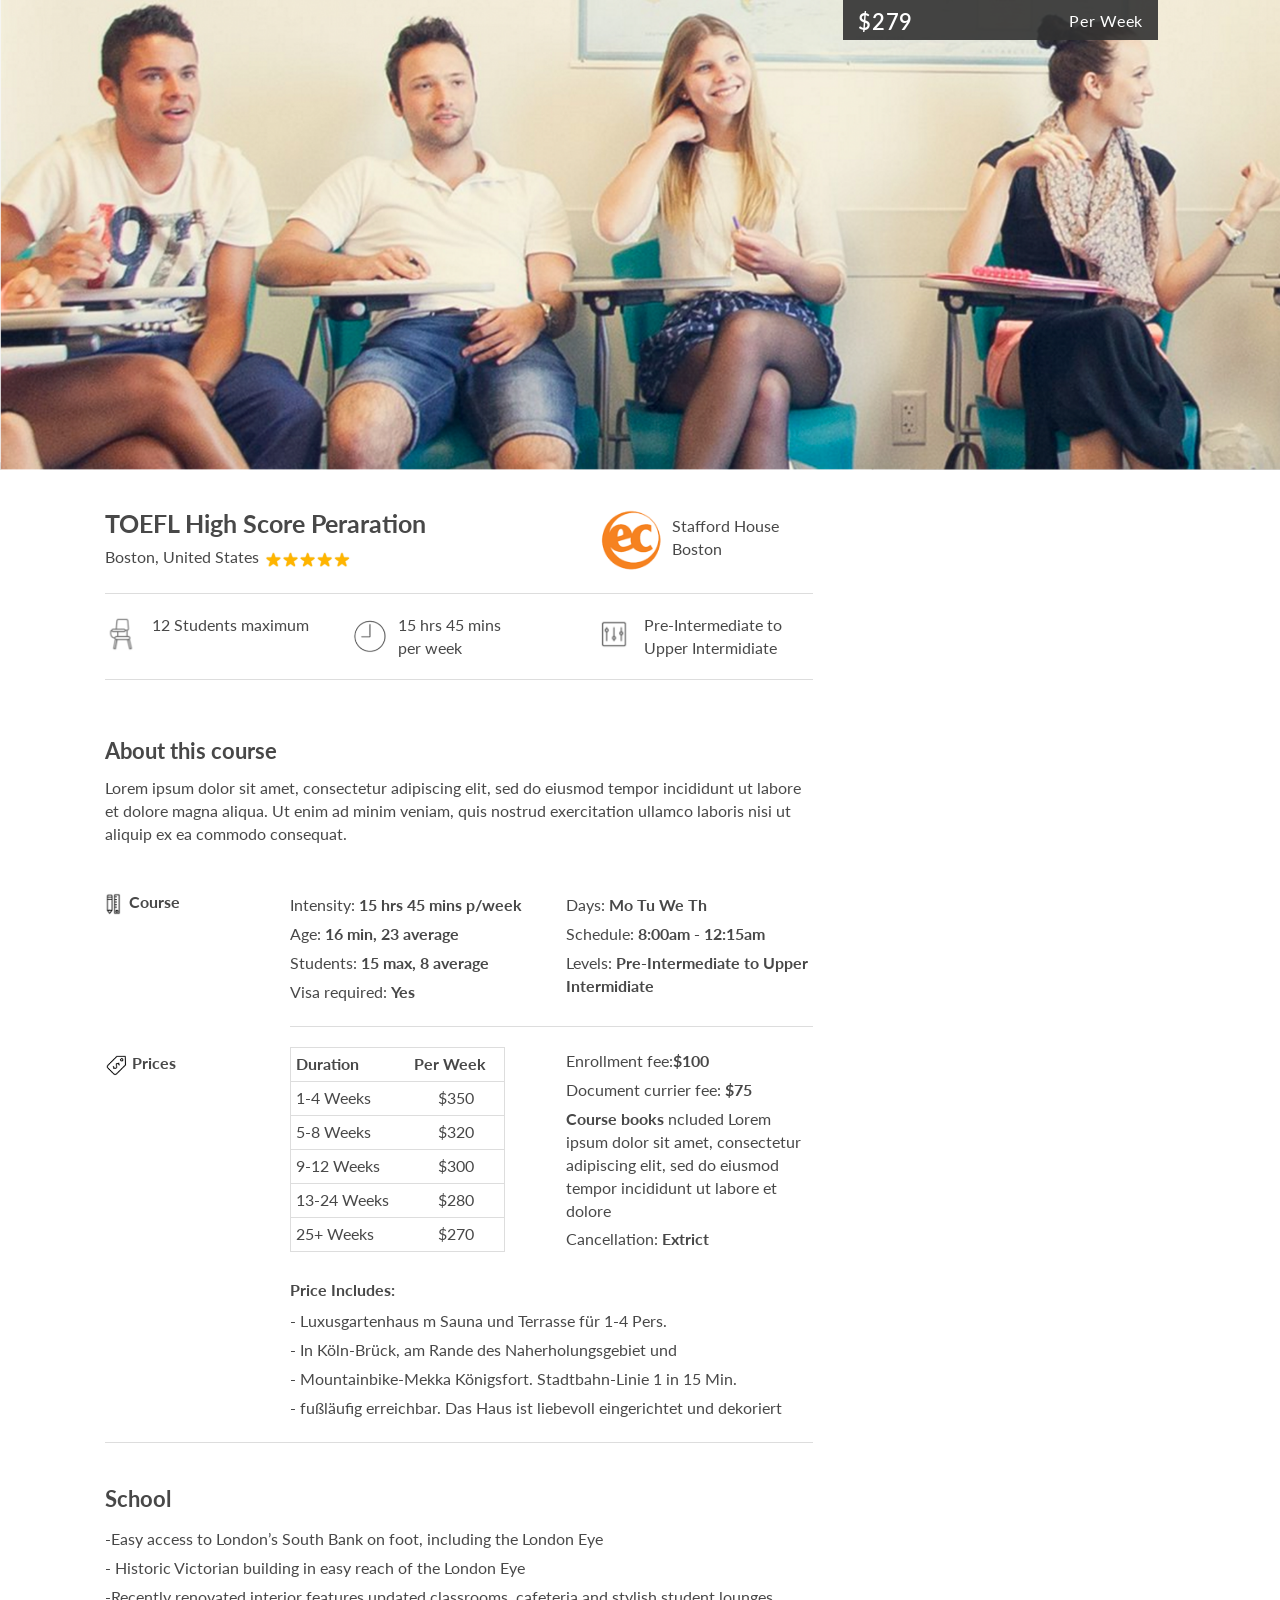
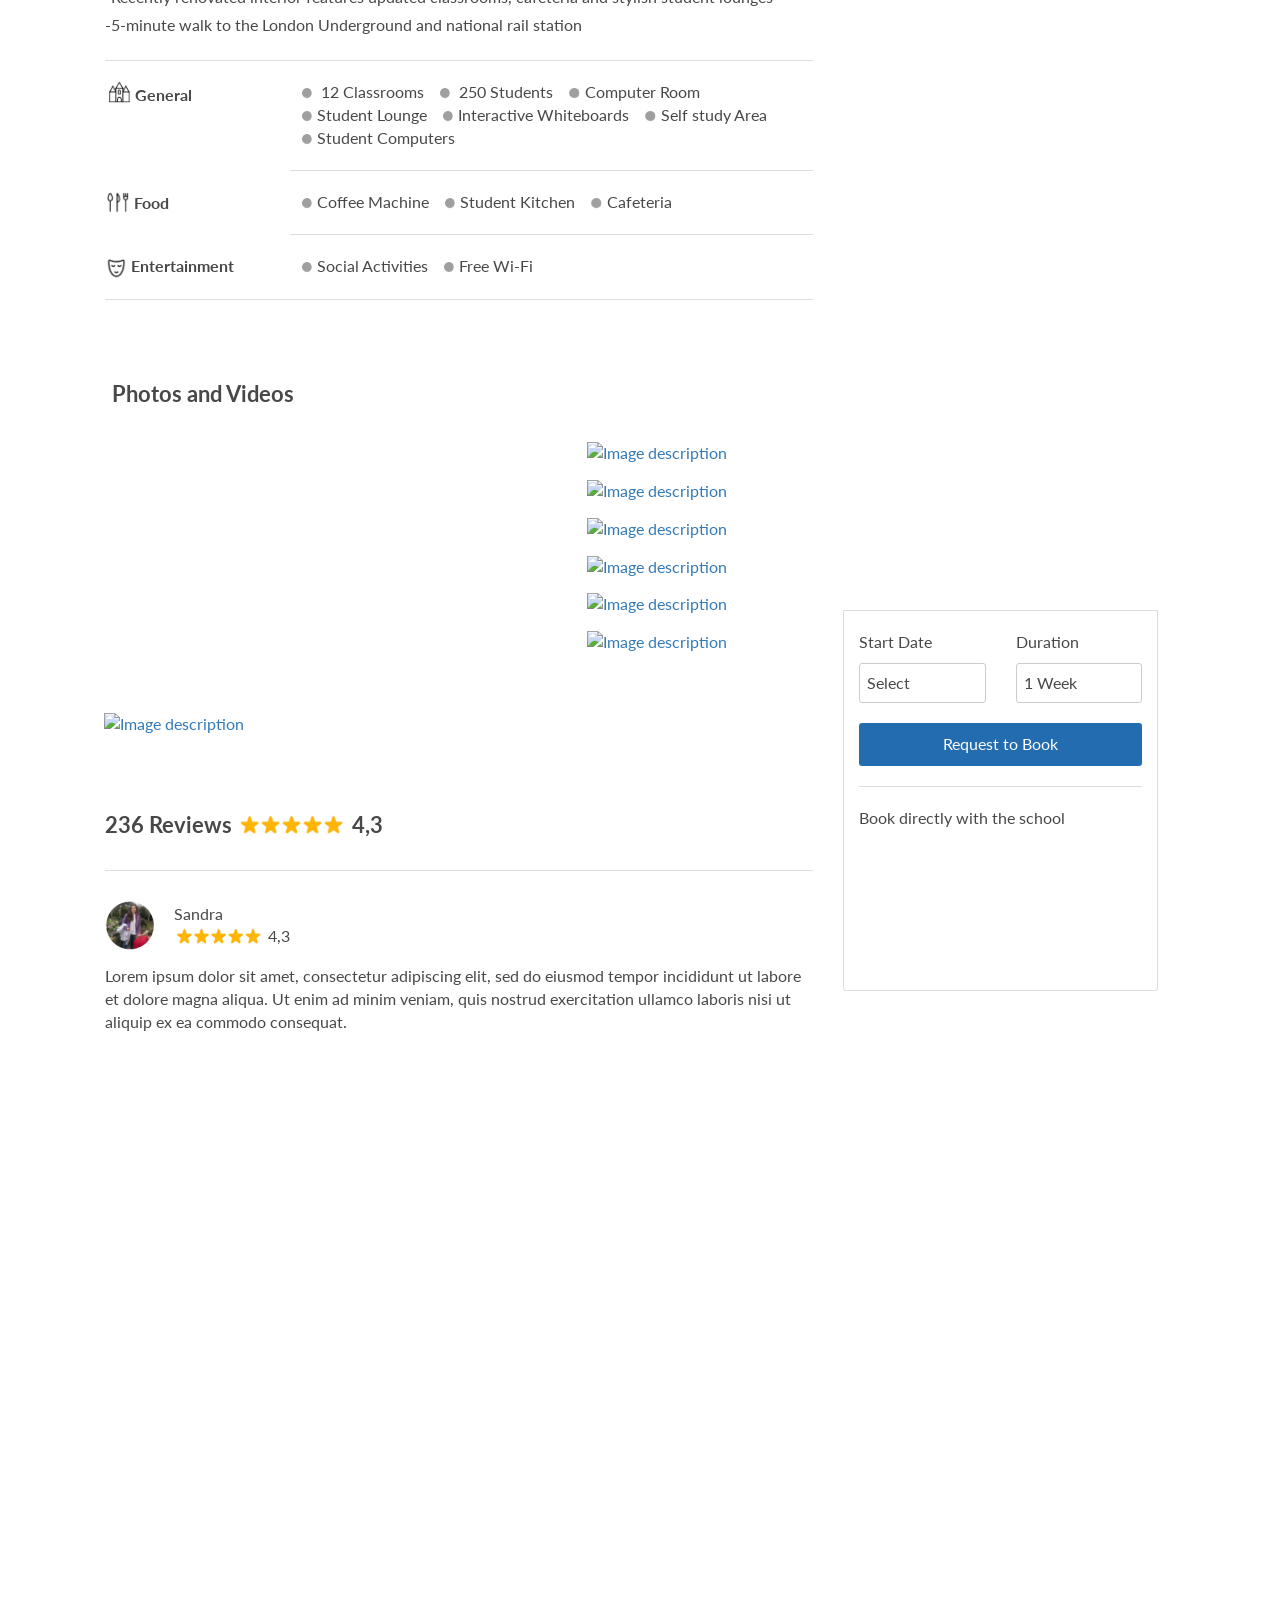
==== index.html @ e488ecc8 "index" ====
<!DOCTYPE html>
<html>
<!--[if lt IE 9]>
    <script src="//cdnjs.cloudflare.com/ajax/libs/html5shiv/3.7.2/html5shiv.min.js"></script>
<![endif]-->
<meta name="viewport" content="width=device-width, initial-scale=1.0">

<head>
    <link rel="stylesheet" type="text/css" href="css/normalize.css">
    <link rel="stylesheet" type="text/css" href="css/grid-min.css">
    <link href="https://fonts.googleapis.com/css?family=Lato:400,700,900" rel="stylesheet">
    <link rel="stylesheet" href="photoswipe/photoswipe.css">
    <link rel="stylesheet" href="photoswipe/default-skin/default-skin.css">
    <link rel="stylesheet" type="text/css" href="css/custom.css">
    <title>TOEFL High Score Peraration</title>
</head>

<body class="gray">
    <nav id="program-nav">
        <div class="container">
            <div class="row">
                <div class="col-md-8">
                    <ul class="nav-buttons">
                        <li class="nav-item active">Course</li>
                        <li class="nav-item">School</li>
                        <li class="nav-item">Photos & Videos</li>
                        <li class="nav-item">Reviews</li>
                        <li class="nav-item">Location</li>
                    </ul>
                </div>
            </div>
        </div>
    </nav>
    <div class="container-fluid">
        <div class="row">
            <div class="cover">
                <img src="media/cover.png">
            </div>
        </div>
        <div class=" container">
            <!-- ========= HEADER ========= -->
            <div class="row">
                <div class="col-md-8 main-col ">
                    <div class="panel">
                        <div class="row">
                            <!-- ==TITLE== -->
                            <div class="col-md-8">
                                <h1>TOEFL High Score Peraration</h1>
                                <div>Boston, United States <img src="media/stars.png" style="width: 90px;"></div>
                            </div>
                            <!-- ==LOGO== -->
                            <div class="col-md-4">
                                <div class="logo">
                                    <img src="media/logo.png">
                                    <p>Stafford House Boston</p>
                                </div>
                            </div>
                        </div>
                        <hr>
                        <div class="row">
                            <!-- ==DOODLES== -->
                            <div class="col-xs-1 doodle text-center">
                                <img src="media/capacity.png" style="height: 40px">
                            </div>
                            <div class="col-xs-3 doodle-text">
                                <div>12 Students maximum</div>
                            </div>
                            <div class="col-xs-1 doodle">
                                <img src="media/time.png" style="height: 40px">
                            </div>
                            <div class="col-xs-3 doodle-text time-doodle">
                                <div>15 hrs 45 mins per week</div>
                            </div>
                            <div class="col-xs-1 doodle">
                                <img src="media/level.png" style="height: 40px">
                            </div>
                            <div class="col-xs-3 doodle-text">
                                <div>Pre-Intermediate to Upper Intermidiate</div>
                            </div>
                        </div>
                        <hr>
                    </div>
                </div>

                <!--  ====Book it container ===== -->
                <div class="col-md-4">
                    <div class="book-menu">
                        
                        <div class="price-container">
                            <div class="row">
                                <div class="col-md-12">
                                    <div class="price-num">$279</div>
                                    <div class="per-week"> Per Week </div>
                                </div>
                            </div>
                        </div>
                   
                    <div class="panel book-it" id="book-it">
                        <div class="row">
                            <div class="col-xs-6">
                                <label class="lab"> Start Date</label>
                                <div class="drop">
                                    <select>
                                        <option value="volvo" selected="selected" disabled="disabled">Select</option>
                                        <option value="volvo">1 Jan 2017</option>
                                        <option value="saab">7 Jan 2017</option>
                                        <option value="mercedes">14 Jan 2017</option>
                                        <option value="audi">21 Jan 2017</option>
                                    </select>
                                </div>
                            </div>
                            <div class="col-xs-6">
                                <label class="lab"> Duration</label>
                                <div class="drop">
                                    <select>
                                        <option value="volvo">1 Week</option>
                                        <option value="saab">2 Weeks</option>
                                        <option value="mercedes">3 Weeks</option>
                                        <option value="audi">4 Weeks</option>
                                    </select>
                                </div>
                            </div>
                        </div>
                        <div class="row">
                            <div class="col-md-12">
                                <button class="primary-btn full-btn">Request to Book</button>
                            </div>
                        </div>
                        <hr>
                        <div class="row">
                            <div class="col-md-12">
                                Book directly with the school
                                <br>
                                <br>
                                <br>
                                <br>
                                <br>
                                <br>
                                <br>
                                <br>
                            </div>
                        </div>
                    </div>
                </div>
            </div>
            <div class="col-md-8 main-col">
                <div class="panel">
                    <div class="row">
                        <div class="col-md-12">
                            <h3>About this course</h3> Lorem ipsum dolor sit amet, consectetur adipiscing elit, sed do eiusmod tempor incididunt ut labore et dolore magna aliqua. Ut enim ad minim veniam, quis nostrud exercitation ullamco laboris nisi ut aliquip ex ea commodo consequat.
                            <!-- <hr> -->
                            <br>
                            <br><br>
                        </div>
                        <div class="col-md-3">
                            <img src="media/course.png" style="height: 22px; padding-right: 3px;">
                            <strong>Course</strong>
                        </div>
                        <div class="col-md-9">
                            <div class="row">
                                <div class="col-md-6">
                                    <div class="item">Intensity: <strong> 15 hrs 45 mins p/week </strong></div>
                                    <div class="item">Age: <strong>16 min, 23 average </strong></div>
                                    <div class="item">Students: <strong>15 max, 8 average </strong></div>
                                    <div class="item">Visa required: <strong>Yes </strong></div>
                                </div>
                                <div class="col-md-6">
                                    <div class="item">Days:<strong> Mo Tu We Th </strong></div>
                                    <div class="item">Schedule:<strong> 8:00am - 12:15am</strong> </div>
                                    <div class="item">Levels: <strong> Pre-Intermediate to Upper Intermidiate</strong></div>
                                </div>
                            </div>
                        </div>
                    </div>
                    
                    <div class="row">
                        <div class="col-md-3">
                        <br>
                        <br>
                            <img src="media/price.png" style="height: 22px;"> <strong>Prices</strong>
                        </div>
                        <div class="col-md-9">
                        <hr>
                            <div class="row">
                                <div class="col-md-6">
                                    <table class="price-table">
                                        <tr>
                                            <th>Duration</th>
                                            <th>Per Week</th>
                                        </tr>
                                        <tr>
                                            <td>1-4 Weeks</td>
                                            <td>$350</td>
                                        </tr>
                                        <tr>
                                            <td>5-8 Weeks</td>
                                            <td>$320</td>
                                        </tr>
                                        <tr>
                                            <td>9-12 Weeks</td>
                                            <td>$300</td>
                                        </tr>
                                        <tr>
                                            <td>13-24 Weeks</td>
                                            <td>$280</td>
                                        </tr>
                                        <tr>
                                            <td>25+ Weeks</td>
                                            <td>$270</td>
                                        </tr>
                                    </table>
                                </div>
                                <div class="col-md-6">
                                    <div class="item">Enrollment fee:<strong>$100</strong></div>
                                    <div class="item">Document currier fee: <strong>$75</strong></div>
                                    <div class="item"><strong>Course books </strong> ncluded Lorem ipsum dolor sit amet, consectetur adipiscing elit, sed do eiusmod tempor incididunt ut labore et dolore </div>
                                    <div class="item">Cancellation: <strong>Extrict</strong></div>
                                </div>
                            </div>
                        </div>
                    </div>
                    <div class="row">
                        <div class="col-md-9 col-md-offset-3">
                            <h4>Price Includes:</h4>
                            <div class="item">- Luxusgartenhaus m Sauna und Terrasse für 1-4 Pers.</div>
                            <div class="item">- In Köln-Brück, am Rande des Naherholungsgebiet und </div>
                            <div class="item">- Mountainbike-Mekka Königsfort. Stadtbahn-Linie 1 in 15 Min. </div>
                            <div class="item">- fußläufig erreichbar. Das Haus ist liebevoll eingerichtet und dekoriert</div>
                        </div>
                    </div>
                    <hr>
                </div>
                <!--  ============ School ============= -->
                <div class="panel">
                    <div class="row">
                        <div class="col-md-12">
                            <h3>School</h3>
                            <div class="item">-Easy access to London’s South Bank on foot, including the London Eye </div>
                            <div class="item">- Historic Victorian building in easy reach of the London Eye</div>
                            <div class="item">-Recently renovated interior features updated classrooms, cafeteria and stylish student lounges</div>
                            <div class="item">-5-minute walk to the London Underground and national rail station</div>
                        </div>
                    </div>
                    <hr>
                    <div class="row">
                        <div class="col-md-3">
                            <img src="media/general.png" style="height: 32px; padding-bottom: 10px; padding-right: 2px;"><strong>General</strong>
                        </div>
                        <div class="col-md-9">
                            <img src="media/dot.png" style="height: 20px; padding-left: 10px;"> 12 Classrooms
                            <img src="media/dot.png" style="height: 20px; padding-left: 10px;"> 250 Students
                            <img src="media/dot.png" style="height: 20px; padding-left: 10px;">Computer Room
                            <br>
                            <img src="media/dot.png" style="height: 20px; padding-left: 10px;">Student Lounge
                            <img src="media/dot.png" style="height: 20px; padding-left: 10px;">Interactive Whiteboards
                            <img src="media/dot.png" style="height: 20px; padding-left: 10px;">Self study Area
                            <br>
                            <img src="media/dot.png" style="height: 20px; padding-left: 10px;">Student Computers
                        <hr>
                        </div>

                    </div>
                    
                    <div class="row">
                        <div class="col-md-3">
                            <img src="media/food.png" style="height: 27px; padding-bottom: 5px; padding-right: 3px;"><strong>Food</strong>
                        </div>
                        <div class="col-md-9">
                            <img src="media/dot.png" style="height: 20px; padding-left: 10px;">Coffee Machine
                            <img src="media/dot.png" style="height: 20px; padding-left: 10px;">Student Kitchen
                            <img src="media/dot.png" style="height: 20px; padding-left: 10px;">Cafeteria
                          <hr>
                        </div>
                    </div>
                   
                    <div class="row">
                        <div class="col-md-3">
                            <img src="media/entertainment.png" style="height: 22px; padding-right: 3px;"><strong>Entertainment</strong>
                        </div>
                        <div class="col-md-9">
                            <img src="media/dot.png" style="height: 20px; padding-left: 10px;">Social Activities
                            <img src="media/dot.png" style="height: 20px; padding-left: 10px;">Free Wi-Fi
                        </div>
                     
                    </div>
                    <hr>
                    <br>

                </div>
                   
                <!-- ==================PHOTOS AND VIDEOS ======================-->
                <div class="panel photos-videos ">
                    <div class="row">
                        <div class="col-md-12">
                            <h3>Photos and Videos</h3>
                        </div>
                    </div>
                    <div class="row">
                        <div class="col-md-8 video">
                            <iframe width="466" height="268" src="https://www.youtube.com/embed/g50g6xPpsMk" frameborder="0" allowfullscreen></iframe>
                        </div>
                        <div class="my-gallery" itemscope itemtype="http://schema.org/ImageGallery">
                            <figure class="col-md-4" itemprop="associatedMedia" itemscope itemtype="http://schema.org/ImageObject">
                                <a href="https://farm3.staticflickr.com/2567/5697107145_a4c2eaa0cd_o.jpg" itemprop="contentUrl" data-size="1024x1024">
                                    <img class="side-pic" src="https://farm3.staticflickr.com/2567/5697107145_3c27ff3cd1_m.jpg" itemprop="thumbnail" alt="Image description" />
                                </a>
                                <figcaption itemprop="caption description">Image caption 1</figcaption>
                            </figure>
                            <figure class="col-md-4" itemprop="associatedMedia" itemscope itemtype="http://schema.org/ImageObject">
                                <a href="https://farm2.staticflickr.com/1043/5186867718_06b2e9e551_b.jpg" itemprop="contentUrl" data-size="964x1024">
                                    <img class="side-pic" src="https://farm2.staticflickr.com/1043/5186867718_06b2e9e551_m.jpg" itemprop="thumbnail" alt="Image description" />
                                </a>
                                <figcaption itemprop="caption description">Image caption 2</figcaption>
                            </figure>
                            <figure class="col-md-4" itemprop="associatedMedia" itemscope itemtype="http://schema.org/ImageObject">
                                <a href="https://farm7.staticflickr.com/6175/6176698785_7dee72237e_b.jpg" itemprop="contentUrl" data-size="1024x683">
                                    <img src="https://farm7.staticflickr.com/6175/6176698785_7dee72237e_m.jpg" itemprop="thumbnail" alt="Image description" />
                                </a>
                                <figcaption itemprop="caption description">Image caption 3</figcaption>
                            </figure>
                            <figure class="col-md-4" itemprop="associatedMedia" itemscope itemtype="http://schema.org/ImageObject">
                                <a href="https://farm6.staticflickr.com/5023/5578283926_822e5e5791_b.jpg" itemprop="contentUrl" data-size="1024x768">
                                    <img src="https://farm6.staticflickr.com/5023/5578283926_822e5e5791_m.jpg" itemprop="thumbnail" alt="Image description" />
                                </a>
                                <figcaption itemprop="caption description">Image caption 4</figcaption>
                            </figure>
                            <figure class="col-md-4" itemprop="associatedMedia" itemscope itemtype="http://schema.org/ImageObject">
                                <a href="https://farm6.staticflickr.com/5023/5578283926_822e5e5791_b.jpg" itemprop="contentUrl" data-size="1024x768">
                                    <img src="https://farm6.staticflickr.com/5023/5578283926_822e5e5791_m.jpg" itemprop="thumbnail" alt="Image description" />
                                </a>
                                <figcaption itemprop="caption description">Image caption 4</figcaption>
                            </figure>
                            <figure class="col-md-4" itemprop="associatedMedia" itemscope itemtype="http://schema.org/ImageObject">
                                <a href="https://farm6.staticflickr.com/5023/5578283926_822e5e5791_b.jpg" itemprop="contentUrl" data-size="1024x768">
                                    <img src="https://farm6.staticflickr.com/5023/5578283926_822e5e5791_m.jpg" itemprop="thumbnail" alt="Image description" />
                                </a>
                                <figcaption itemprop="caption description">Image caption 4</figcaption>
                            </figure>
                            <figure class="col-md-8" itemprop="associatedMedia" itemscope itemtype="http://schema.org/ImageObject">
                                <a href="https://farm6.staticflickr.com/5023/5578283926_822e5e5791_b.jpg" itemprop="contentUrl" data-size="1024x768">
                                    <img src="https://farm6.staticflickr.com/5023/5578283926_822e5e5791_m.jpg" itemprop="thumbnail" alt="Image description" />
                                </a>
                                <figcaption itemprop="caption description">Image caption 4</figcaption>
                            </figure>
                        </div>
                    </div>
                    <!-- Root element of PhotoSwipe. Must have class pswp. -->
                    <div class="pswp" tabindex="-1" role="dialog" aria-hidden="true">
                        <!-- Background of PhotoSwipe. 
                             It's a separate element, as animating opacity is faster than rgba(). -->
                        <div class="pswp__bg"></div>
                        <!-- Slides wrapper with overflow:hidden. -->
                        <div class="pswp__scroll-wrap">
                            <!-- Container that holds slides. PhotoSwipe keeps only 3 slides in DOM to save memory. -->
                            <!-- don't modify these 3 pswp__item elements, data is added later on. -->
                            <div class="pswp__container">
                                <div class="pswp__item"></div>
                                <div class="pswp__item"></div>
                                <div class="pswp__item"></div>
                            </div>
                            <!-- Default (PhotoSwipeUI_Default) interface on top of sliding area. Can be changed. -->
                            <div class="pswp__ui pswp__ui--hidden">
                                <div class="pswp__top-bar">
                                    <!--  Controls are self-explanatory. Order can be changed. -->
                                    <div class="pswp__counter"></div>
                                    <button class="pswp__button pswp__button--close" title="Close (Esc)"></button>
                                    <button class="pswp__button pswp__button--share" title="Share"></button>
                                    <button class="pswp__button pswp__button--fs" title="Toggle fullscreen"></button>
                                    <button class="pswp__button pswp__button--zoom" title="Zoom in/out"></button>
                                    <!-- Preloader demo http://codepen.io/dimsemenov/pen/yyBWoR -->
                                    <!-- element will get class pswp__preloader--active when preloader is running -->
                                    <div class="pswp__preloader">
                                        <div class="pswp__preloader__icn">
                                            <div class="pswp__preloader__cut">
                                                <div class="pswp__preloader__donut"></div>
                                            </div>
                                        </div>
                                    </div>
                                </div>
                                <div class="pswp__share-modal pswp__share-modal--hidden pswp__single-tap">
                                    <div class="pswp__share-tooltip"></div>
                                </div>
                                <button class="pswp__button pswp__button--arrow--left" title="Previous (arrow left)">
                                </button>
                                <button class="pswp__button pswp__button--arrow--right" title="Next (arrow right)">
                                </button>
                                <div class="pswp__caption">
                                    <div class="pswp__caption__center"></div>
                                </div>
                            </div>
                        </div>
                    </div>
                </div>
                <br>
                <!-- ============END ... PHOTOS AND VIDEOS ========-->
                <!--  ============ REVIEWS ============= -->
                <div class="panel" id="reviews">
                    <div class="row">
                        <div class="col-md-12">
                            <h3>236 Reviews <img src="media/stars.png"  style="width: 110px; padding-bottom: 5px;"> 4,3</h3>
                        </div>
                    </div>
                    <hr>
                    <div class="row">
                        <div class="col-md-12 person">
                            <div class="profile-pic">
                                <img src="media/profile.png">
                            </div>
                            <div class="name-rating">
                                <span>Sandra</span>
                                <img src="media/stars.png" style="width: 90px; padding-bottom: 5px;"> 4,3
                            </div>
                        </div>
                        <div class="col-md-12">
                            Lorem ipsum dolor sit amet, consectetur adipiscing elit, sed do eiusmod tempor incididunt ut labore et dolore magna aliqua. Ut enim ad minim veniam, quis nostrud exercitation ullamco laboris nisi ut aliquip ex ea commodo consequat.
                        </div>
                    </div>
                </div>
            </div>
            <br>
            <br>
            <br>
            <br>
            <br>
            <br>
            <br>
            <br>
            <br>
            <br>
        </div>
        <div id="map"></div>
    </div>
</body>
    <script src="https://ajax.googleapis.com/ajax/libs/jquery/2.2.4/jquery.min.js"></script>
<script src="photoswipe/photoswipe.min.js"></script>
<script src="photoswipe/photoswipe-ui-default.min.js"></script>
<script type="text/javascript">
$(document).ready(function() {
    fixmeTop = $('.cover').outerHeight(true) - 42; // get initial position of the element
    fixmeBottom = $('#reviews').offset().top + $('#reviews').outerHeight(true) - $('.book-menu').outerHeight(true) - 54;
    lastPosition =   fixmeBottom  - $('.cover').outerHeight(true) + 36 ;
}); 

$(window).load(function() {
    fixmeTop = $('.cover').outerHeight(true) - 42; // get initial position of the element
    fixmeBottom = $('#reviews').offset().top + $('#reviews').outerHeight(true) - $('.book-menu').outerHeight(true) - 54;
    lastPosition =   fixmeBottom  - $('.cover').outerHeight(true) + 36 ;
}); 

$(window).scroll(function() { // assign scroll event listener
    var currentScroll = $(window).scrollTop(); // get current position
    if (currentScroll < fixmeTop) { // apply position: static
        $('.book-menu').css({ // if you scroll above it
            position: 'absolute',
            display: 'inline-block',
            'margin-top': '-41px'
        });
             $('#program-nav').css({ // scroll to that element or below it
            opacity: '0',

        });

    }
    if (currentScroll >= fixmeTop && currentScroll <= fixmeBottom) { // apply position: fixed if you
        $('.book-menu').css({ // scroll to that element or below it
            position: 'fixed',
            'margin-top': '0px',
            top: '0',
            'z-index': '2',
        });
            $('.price-container').css({ // scroll to that element or below it
            position: 'relative',
            top: '0',
            'z-index': '3',
        });
             $('#program-nav').css({ // scroll to that element or below it
            opacity: '1',

        });

    }
    if (currentScroll > fixmeBottom) { // apply position: static
        $('.book-menu').css({ // if you scroll above it
            position: 'absolute',
            'margin-top': '0',
            'top': lastPosition,
        });
        $('.price-container').css({ // scroll to that element or below it
            position: 'fixed',
            top: '0',
            'z-index': '3',
        });
    }
});
</script>
<!-- =====PHOTOSWIPE CONSTRUCTOR===== -->
<script type="text/javascript">
var initPhotoSwipeFromDOM = function(gallerySelector) {

    // parse slide data (url, title, size ...) from DOM elements 
    // (children of gallerySelector)
    var parseThumbnailElements = function(el) {
        var thumbElements = el.childNodes,
            numNodes = thumbElements.length,
            items = [],
            figureEl,
            linkEl,
            size,
            item;

        for (var i = 0; i < numNodes; i++) {

            figureEl = thumbElements[i]; // <figure> element

            // include only element nodes 
            if (figureEl.nodeType !== 1) {
                continue;
            }

            linkEl = figureEl.children[0]; // <a> element

            size = linkEl.getAttribute('data-size').split('x');

            // create slide object
            item = {
                src: linkEl.getAttribute('href'),
                w: parseInt(size[0], 10),
                h: parseInt(size[1], 10)
            };



            if (figureEl.children.length > 1) {
                // <figcaption> content
                item.title = figureEl.children[1].innerHTML;
            }

            if (linkEl.children.length > 0) {
                // <img> thumbnail element, retrieving thumbnail url
                item.msrc = linkEl.children[0].getAttribute('src');
            }

            item.el = figureEl; // save link to element for getThumbBoundsFn
            items.push(item);
        }

        return items;
    };

    // find nearest parent element
    var closest = function closest(el, fn) {
        return el && (fn(el) ? el : closest(el.parentNode, fn));
    };

    // triggers when user clicks on thumbnail
    var onThumbnailsClick = function(e) {
        e = e || window.event;
        e.preventDefault ? e.preventDefault() : e.returnValue = false;

        var eTarget = e.target || e.srcElement;

        // find root element of slide
        var clickedListItem = closest(eTarget, function(el) {
            return (el.tagName && el.tagName.toUpperCase() === 'FIGURE');
        });

        if (!clickedListItem) {
            return;
        }

        // find index of clicked item by looping through all child nodes
        // alternatively, you may define index via data- attribute
        var clickedGallery = clickedListItem.parentNode,
            childNodes = clickedListItem.parentNode.childNodes,
            numChildNodes = childNodes.length,
            nodeIndex = 0,
            index;

        for (var i = 0; i < numChildNodes; i++) {
            if (childNodes[i].nodeType !== 1) {
                continue;
            }

            if (childNodes[i] === clickedListItem) {
                index = nodeIndex;
                break;
            }
            nodeIndex++;
        }



        if (index >= 0) {
            // open PhotoSwipe if valid index found
            openPhotoSwipe(index, clickedGallery);
        }
        return false;
    };

    // parse picture index and gallery index from URL (#&pid=1&gid=2)
    var photoswipeParseHash = function() {
        var hash = window.location.hash.substring(1),
            params = {};

        if (hash.length < 5) {
            return params;
        }

        var vars = hash.split('&');
        for (var i = 0; i < vars.length; i++) {
            if (!vars[i]) {
                continue;
            }
            var pair = vars[i].split('=');
            if (pair.length < 2) {
                continue;
            }
            params[pair[0]] = pair[1];
        }

        if (params.gid) {
            params.gid = parseInt(params.gid, 10);
        }

        return params;
    };

    var openPhotoSwipe = function(index, galleryElement, disableAnimation, fromURL) {
        var pswpElement = document.querySelectorAll('.pswp')[0],
            gallery,
            options,
            items;

        items = parseThumbnailElements(galleryElement);

        // define options (if needed)
        options = {

            // define gallery index (for URL)
            galleryUID: galleryElement.getAttribute('data-pswp-uid'),

            getThumbBoundsFn: function(index) {
                // See Options -> getThumbBoundsFn section of documentation for more info
                var thumbnail = items[index].el.getElementsByTagName('img')[0], // find thumbnail
                    pageYScroll = window.pageYOffset || document.documentElement.scrollTop,
                    rect = thumbnail.getBoundingClientRect();

                return {
                    x: rect.left,
                    y: rect.top + pageYScroll,
                    w: rect.width
                };
            }

        };

        // PhotoSwipe opened from URL
        if (fromURL) {
            if (options.galleryPIDs) {
                // parse real index when custom PIDs are used 
                // http://photoswipe.com/documentation/faq.html#custom-pid-in-url
                for (var j = 0; j < items.length; j++) {
                    if (items[j].pid == index) {
                        options.index = j;
                        break;
                    }
                }
            } else {
                // in URL indexes start from 1
                options.index = parseInt(index, 10) - 1;
            }
        } else {
            options.index = parseInt(index, 10);
        }

        // exit if index not found
        if (isNaN(options.index)) {
            return;
        }

        if (disableAnimation) {
            options.showAnimationDuration = 0;
        }

        // Pass data to PhotoSwipe and initialize it
        gallery = new PhotoSwipe(pswpElement, PhotoSwipeUI_Default, items, options);
        gallery.init();
    };

    // loop through all gallery elements and bind events
    var galleryElements = document.querySelectorAll(gallerySelector);

    for (var i = 0, l = galleryElements.length; i < l; i++) {
        galleryElements[i].setAttribute('data-pswp-uid', i + 1);
        galleryElements[i].onclick = onThumbnailsClick;
    }

    // Parse URL and open gallery if it contains #&pid=3&gid=1
    var hashData = photoswipeParseHash();
    if (hashData.pid && hashData.gid) {
        openPhotoSwipe(hashData.pid, galleryElements[hashData.gid - 1], true, true);
    }
};

// execute above function
initPhotoSwipeFromDOM('.my-gallery');
</script>
<!-- ================MAP=============== -->
<script>
function initMap() {
    var uluru = {
        lat: -25.363,
        lng: 131.044
    };
    var map = new google.maps.Map(document.getElementById('map'), {
        zoom: 4,
        scrollwheel: false,
        streetViewControl: false,
        mapTypeControl: false,
        center: uluru,
        zoomControlOptions: {

            position: google.maps.ControlPosition.TOP_RIGHT
        }
    });
    var marker = new google.maps.Marker({
        position: uluru,
        map: map
    });


}
</script>
<script async defer src="https://maps.googleapis.com/maps/api/js?key=AIzaSyCWvnkptUKtgFVtLm4nHpDFwdccza3tQ4E&callback=initMap">
</script>

</html>
---- css/grid-min.css ----
html{font-family:sans-serif;-ms-text-size-adjust:100%;-webkit-text-size-adjust:100%}body{margin:0}article,aside,details,figcaption,figure,footer,header,hgroup,main,menu,nav,section,summary{display:block}audio,canvas,progress,video{display:inline-block;vertical-align:baseline}audio:not([controls]){display:none;height:0}[hidden],template{display:none}a{background-color:transparent}a:active,a:hover{outline:0}abbr[title]{border-bottom:1px dotted}b,strong{font-weight:bold}dfn{font-style:italic}h1{font-size:2em;margin:0.67em 0}mark{background:#ff0;color:#000}small{font-size:80%}sub,sup{font-size:75%;line-height:0;position:relative;vertical-align:baseline}sup{top:-0.5em}sub{bottom:-0.25em}img{border:0}svg:not(:root){overflow:hidden}figure{margin:1em 40px}hr{-webkit-box-sizing:content-box;-moz-box-sizing:content-box;box-sizing:content-box;height:0}pre{overflow:auto}code,kbd,pre,samp{font-family:monospace, monospace;font-size:1em}button,input,optgroup,select,textarea{color:inherit;font:inherit;margin:0}button{overflow:visible}button,select{text-transform:none}button,html input[type="button"],input[type="reset"],input[type="submit"]{-webkit-appearance:button;cursor:pointer}button[disabled],html input[disabled]{cursor:default}button::-moz-focus-inner,input::-moz-focus-inner{border:0;padding:0}input{line-height:normal}input[type="checkbox"],input[type="radio"]{-webkit-box-sizing:border-box;-moz-box-sizing:border-box;box-sizing:border-box;padding:0}input[type="number"]::-webkit-inner-spin-button,input[type="number"]::-webkit-outer-spin-button{height:auto}input[type="search"]{-webkit-appearance:textfield;-webkit-box-sizing:content-box;-moz-box-sizing:content-box;box-sizing:content-box}input[type="search"]::-webkit-search-cancel-button,input[type="search"]::-webkit-search-decoration{-webkit-appearance:none}fieldset{border:1px solid #c0c0c0;margin:0 2px;padding:0.35em 0.625em 0.75em}legend{border:0;padding:0}textarea{overflow:auto}optgroup{font-weight:bold}table{border-collapse:collapse;border-spacing:0}td,th{padding:0}*{-webkit-box-sizing:border-box;-moz-box-sizing:border-box;box-sizing:border-box}*:before,*:after{-webkit-box-sizing:border-box;-moz-box-sizing:border-box;box-sizing:border-box}html{font-size:10px;-webkit-tap-highlight-color:rgba(0,0,0,0)}body{font-family:"Helvetica Neue",Helvetica,Arial,sans-serif;font-size:14px;line-height:1.42857143;color:#333;background-color:#fff}input,button,select,textarea{font-family:inherit;font-size:inherit;line-height:inherit}a{color:#337ab7;text-decoration:none}a:hover,a:focus{color:#23527c;text-decoration:underline}a:focus{outline:5px auto -webkit-focus-ring-color;outline-offset:-2px}figure{margin:0}img{vertical-align:middle}.img-responsive{display:block;max-width:100%;height:auto}.img-rounded{border-radius:6px}.img-thumbnail{padding:4px;line-height:1.42857143;background-color:#fff;border:1px solid #ddd;border-radius:4px;-webkit-transition:all .2s ease-in-out;-o-transition:all .2s ease-in-out;transition:all .2s ease-in-out;display:inline-block;max-width:100%;height:auto}.img-circle{border-radius:50%}hr{margin-top:20px;margin-bottom:20px;border:0;border-top:1px solid #eee}.sr-only{position:absolute;width:1px;height:1px;margin:-1px;padding:0;overflow:hidden;clip:rect(0, 0, 0, 0);border:0}.sr-only-focusable:active,.sr-only-focusable:focus{position:static;width:auto;height:auto;margin:0;overflow:visible;clip:auto}[role="button"]{cursor:pointer}.container{margin-right:auto;margin-left:auto;padding-left:15px;padding-right:15px}@media (min-width:768px){.container{width:750px}}@media (min-width:992px){.container{width:970px}}@media (min-width:1200px){.container{width:1170px}}.container-fluid{margin-right:auto;margin-left:auto;padding-left:15px;padding-right:15px}.row{margin-left:-15px;margin-right:-15px}.col-xs-1, .col-sm-1, .col-md-1, .col-lg-1, .col-xs-2, .col-sm-2, .col-md-2, .col-lg-2, .col-xs-3, .col-sm-3, .col-md-3, .col-lg-3, .col-xs-4, .col-sm-4, .col-md-4, .col-lg-4, .col-xs-5, .col-sm-5, .col-md-5, .col-lg-5, .col-xs-6, .col-sm-6, .col-md-6, .col-lg-6, .col-xs-7, .col-sm-7, .col-md-7, .col-lg-7, .col-xs-8, .col-sm-8, .col-md-8, .col-lg-8, .col-xs-9, .col-sm-9, .col-md-9, .col-lg-9, .col-xs-10, .col-sm-10, .col-md-10, .col-lg-10, .col-xs-11, .col-sm-11, .col-md-11, .col-lg-11, .col-xs-12, .col-sm-12, .col-md-12, .col-lg-12{position:relative;min-height:1px;padding-left:15px;padding-right:15px}.col-xs-1, .col-xs-2, .col-xs-3, .col-xs-4, .col-xs-5, .col-xs-6, .col-xs-7, .col-xs-8, .col-xs-9, .col-xs-10, .col-xs-11, .col-xs-12{float:left}.col-xs-12{width:100%}.col-xs-11{width:91.66666667%}.col-xs-10{width:83.33333333%}.col-xs-9{width:75%}.col-xs-8{width:66.66666667%}.col-xs-7{width:58.33333333%}.col-xs-6{width:50%}.col-xs-5{width:41.66666667%}.col-xs-4{width:33.33333333%}.col-xs-3{width:25%}.col-xs-2{width:16.66666667%}.col-xs-1{width:8.33333333%}.col-xs-pull-12{right:100%}.col-xs-pull-11{right:91.66666667%}.col-xs-pull-10{right:83.33333333%}.col-xs-pull-9{right:75%}.col-xs-pull-8{right:66.66666667%}.col-xs-pull-7{right:58.33333333%}.col-xs-pull-6{right:50%}.col-xs-pull-5{right:41.66666667%}.col-xs-pull-4{right:33.33333333%}.col-xs-pull-3{right:25%}.col-xs-pull-2{right:16.66666667%}.col-xs-pull-1{right:8.33333333%}.col-xs-pull-0{right:auto}.col-xs-push-12{left:100%}.col-xs-push-11{left:91.66666667%}.col-xs-push-10{left:83.33333333%}.col-xs-push-9{left:75%}.col-xs-push-8{left:66.66666667%}.col-xs-push-7{left:58.33333333%}.col-xs-push-6{left:50%}.col-xs-push-5{left:41.66666667%}.col-xs-push-4{left:33.33333333%}.col-xs-push-3{left:25%}.col-xs-push-2{left:16.66666667%}.col-xs-push-1{left:8.33333333%}.col-xs-push-0{left:auto}.col-xs-offset-12{margin-left:100%}.col-xs-offset-11{margin-left:91.66666667%}.col-xs-offset-10{margin-left:83.33333333%}.col-xs-offset-9{margin-left:75%}.col-xs-offset-8{margin-left:66.66666667%}.col-xs-offset-7{margin-left:58.33333333%}.col-xs-offset-6{margin-left:50%}.col-xs-offset-5{margin-left:41.66666667%}.col-xs-offset-4{margin-left:33.33333333%}.col-xs-offset-3{margin-left:25%}.col-xs-offset-2{margin-left:16.66666667%}.col-xs-offset-1{margin-left:8.33333333%}.col-xs-offset-0{margin-left:0}@media (min-width:768px){.col-sm-1, .col-sm-2, .col-sm-3, .col-sm-4, .col-sm-5, .col-sm-6, .col-sm-7, .col-sm-8, .col-sm-9, .col-sm-10, .col-sm-11, .col-sm-12{float:left}.col-sm-12{width:100%}.col-sm-11{width:91.66666667%}.col-sm-10{width:83.33333333%}.col-sm-9{width:75%}.col-sm-8{width:66.66666667%}.col-sm-7{width:58.33333333%}.col-sm-6{width:50%}.col-sm-5{width:41.66666667%}.col-sm-4{width:33.33333333%}.col-sm-3{width:25%}.col-sm-2{width:16.66666667%}.col-sm-1{width:8.33333333%}.col-sm-pull-12{right:100%}.col-sm-pull-11{right:91.66666667%}.col-sm-pull-10{right:83.33333333%}.col-sm-pull-9{right:75%}.col-sm-pull-8{right:66.66666667%}.col-sm-pull-7{right:58.33333333%}.col-sm-pull-6{right:50%}.col-sm-pull-5{right:41.66666667%}.col-sm-pull-4{right:33.33333333%}.col-sm-pull-3{right:25%}.col-sm-pull-2{right:16.66666667%}.col-sm-pull-1{right:8.33333333%}.col-sm-pull-0{right:auto}.col-sm-push-12{left:100%}.col-sm-push-11{left:91.66666667%}.col-sm-push-10{left:83.33333333%}.col-sm-push-9{left:75%}.col-sm-push-8{left:66.66666667%}.col-sm-push-7{left:58.33333333%}.col-sm-push-6{left:50%}.col-sm-push-5{left:41.66666667%}.col-sm-push-4{left:33.33333333%}.col-sm-push-3{left:25%}.col-sm-push-2{left:16.66666667%}.col-sm-push-1{left:8.33333333%}.col-sm-push-0{left:auto}.col-sm-offset-12{margin-left:100%}.col-sm-offset-11{margin-left:91.66666667%}.col-sm-offset-10{margin-left:83.33333333%}.col-sm-offset-9{margin-left:75%}.col-sm-offset-8{margin-left:66.66666667%}.col-sm-offset-7{margin-left:58.33333333%}.col-sm-offset-6{margin-left:50%}.col-sm-offset-5{margin-left:41.66666667%}.col-sm-offset-4{margin-left:33.33333333%}.col-sm-offset-3{margin-left:25%}.col-sm-offset-2{margin-left:16.66666667%}.col-sm-offset-1{margin-left:8.33333333%}.col-sm-offset-0{margin-left:0}}@media (min-width:992px){.col-md-1, .col-md-2, .col-md-3, .col-md-4, .col-md-5, .col-md-6, .col-md-7, .col-md-8, .col-md-9, .col-md-10, .col-md-11, .col-md-12{float:left}.col-md-12{width:100%}.col-md-11{width:91.66666667%}.col-md-10{width:83.33333333%}.col-md-9{width:75%}.col-md-8{width:66.66666667%}.col-md-7{width:58.33333333%}.col-md-6{width:50%}.col-md-5{width:41.66666667%}.col-md-4{width:33.33333333%}.col-md-3{width:25%}.col-md-2{width:16.66666667%}.col-md-1{width:8.33333333%}.col-md-pull-12{right:100%}.col-md-pull-11{right:91.66666667%}.col-md-pull-10{right:83.33333333%}.col-md-pull-9{right:75%}.col-md-pull-8{right:66.66666667%}.col-md-pull-7{right:58.33333333%}.col-md-pull-6{right:50%}.col-md-pull-5{right:41.66666667%}.col-md-pull-4{right:33.33333333%}.col-md-pull-3{right:25%}.col-md-pull-2{right:16.66666667%}.col-md-pull-1{right:8.33333333%}.col-md-pull-0{right:auto}.col-md-push-12{left:100%}.col-md-push-11{left:91.66666667%}.col-md-push-10{left:83.33333333%}.col-md-push-9{left:75%}.col-md-push-8{left:66.66666667%}.col-md-push-7{left:58.33333333%}.col-md-push-6{left:50%}.col-md-push-5{left:41.66666667%}.col-md-push-4{left:33.33333333%}.col-md-push-3{left:25%}.col-md-push-2{left:16.66666667%}.col-md-push-1{left:8.33333333%}.col-md-push-0{left:auto}.col-md-offset-12{margin-left:100%}.col-md-offset-11{margin-left:91.66666667%}.col-md-offset-10{margin-left:83.33333333%}.col-md-offset-9{margin-left:75%}.col-md-offset-8{margin-left:66.66666667%}.col-md-offset-7{margin-left:58.33333333%}.col-md-offset-6{margin-left:50%}.col-md-offset-5{margin-left:41.66666667%}.col-md-offset-4{margin-left:33.33333333%}.col-md-offset-3{margin-left:25%}.col-md-offset-2{margin-left:16.66666667%}.col-md-offset-1{margin-left:8.33333333%}.col-md-offset-0{margin-left:0}}@media (min-width:1200px){.col-lg-1, .col-lg-2, .col-lg-3, .col-lg-4, .col-lg-5, .col-lg-6, .col-lg-7, .col-lg-8, .col-lg-9, .col-lg-10, .col-lg-11, .col-lg-12{float:left}.col-lg-12{width:100%}.col-lg-11{width:91.66666667%}.col-lg-10{width:83.33333333%}.col-lg-9{width:75%}.col-lg-8{width:66.66666667%}.col-lg-7{width:58.33333333%}.col-lg-6{width:50%}.col-lg-5{width:41.66666667%}.col-lg-4{width:33.33333333%}.col-lg-3{width:25%}.col-lg-2{width:16.66666667%}.col-lg-1{width:8.33333333%}.col-lg-pull-12{right:100%}.col-lg-pull-11{right:91.66666667%}.col-lg-pull-10{right:83.33333333%}.col-lg-pull-9{right:75%}.col-lg-pull-8{right:66.66666667%}.col-lg-pull-7{right:58.33333333%}.col-lg-pull-6{right:50%}.col-lg-pull-5{right:41.66666667%}.col-lg-pull-4{right:33.33333333%}.col-lg-pull-3{right:25%}.col-lg-pull-2{right:16.66666667%}.col-lg-pull-1{right:8.33333333%}.col-lg-pull-0{right:auto}.col-lg-push-12{left:100%}.col-lg-push-11{left:91.66666667%}.col-lg-push-10{left:83.33333333%}.col-lg-push-9{left:75%}.col-lg-push-8{left:66.66666667%}.col-lg-push-7{left:58.33333333%}.col-lg-push-6{left:50%}.col-lg-push-5{left:41.66666667%}.col-lg-push-4{left:33.33333333%}.col-lg-push-3{left:25%}.col-lg-push-2{left:16.66666667%}.col-lg-push-1{left:8.33333333%}.col-lg-push-0{left:auto}.col-lg-offset-12{margin-left:100%}.col-lg-offset-11{margin-left:91.66666667%}.col-lg-offset-10{margin-left:83.33333333%}.col-lg-offset-9{margin-left:75%}.col-lg-offset-8{margin-left:66.66666667%}.col-lg-offset-7{margin-left:58.33333333%}.col-lg-offset-6{margin-left:50%}.col-lg-offset-5{margin-left:41.66666667%}.col-lg-offset-4{margin-left:33.33333333%}.col-lg-offset-3{margin-left:25%}.col-lg-offset-2{margin-left:16.66666667%}.col-lg-offset-1{margin-left:8.33333333%}.col-lg-offset-0{margin-left:0}}.fade{opacity:0;-webkit-transition:opacity .15s linear;-o-transition:opacity .15s linear;transition:opacity .15s linear}.fade.in{opacity:1}.collapse{display:none}.collapse.in{display:block}tr.collapse.in{display:table-row}tbody.collapse.in{display:table-row-group}.collapsing{position:relative;height:0;overflow:hidden;-webkit-transition-property:height, visibility;-o-transition-property:height, visibility;transition-property:height, visibility;-webkit-transition-duration:.35s;-o-transition-duration:.35s;transition-duration:.35s;-webkit-transition-timing-function:ease;-o-transition-timing-function:ease;transition-timing-function:ease}.tooltip{position:absolute;z-index:1070;display:block;font-family:"Helvetica Neue",Helvetica,Arial,sans-serif;font-style:normal;font-weight:normal;letter-spacing:normal;line-break:auto;line-height:1.42857143;text-align:left;text-align:start;text-decoration:none;text-shadow:none;text-transform:none;white-space:normal;word-break:normal;word-spacing:normal;word-wrap:normal;font-size:12px;opacity:0;filter:alpha(opacity=0)}.tooltip.in{opacity:.9;filter:alpha(opacity=90)}.tooltip.top{margin-top:-3px;padding:5px 0}.tooltip.right{margin-left:3px;padding:0 5px}.tooltip.bottom{margin-top:3px;padding:5px 0}.tooltip.left{margin-left:-3px;padding:0 5px}.tooltip-inner{max-width:200px;padding:3px 8px;color:#fff;text-align:center;background-color:#000;border-radius:4px}.tooltip-arrow{position:absolute;width:0;height:0;border-color:transparent;border-style:solid}.tooltip.top .tooltip-arrow{bottom:0;left:50%;margin-left:-5px;border-width:5px 5px 0;border-top-color:#000}.tooltip.top-left .tooltip-arrow{bottom:0;right:5px;margin-bottom:-5px;border-width:5px 5px 0;border-top-color:#000}.tooltip.top-right .tooltip-arrow{bottom:0;left:5px;margin-bottom:-5px;border-width:5px 5px 0;border-top-color:#000}.tooltip.right .tooltip-arrow{top:50%;left:0;margin-top:-5px;border-width:5px 5px 5px 0;border-right-color:#000}.tooltip.left .tooltip-arrow{top:50%;right:0;margin-top:-5px;border-width:5px 0 5px 5px;border-left-color:#000}.tooltip.bottom .tooltip-arrow{top:0;left:50%;margin-left:-5px;border-width:0 5px 5px;border-bottom-color:#000}.tooltip.bottom-left .tooltip-arrow{top:0;right:5px;margin-top:-5px;border-width:0 5px 5px;border-bottom-color:#000}.tooltip.bottom-right .tooltip-arrow{top:0;left:5px;margin-top:-5px;border-width:0 5px 5px;border-bottom-color:#000}.clearfix:before,.clearfix:after,.container:before,.container:after,.container-fluid:before,.container-fluid:after,.row:before,.row:after{content:" ";display:table}.clearfix:after,.container:after,.container-fluid:after,.row:after{clear:both}.center-block{display:block;margin-left:auto;margin-right:auto}.pull-right{float:right !important}.pull-left{float:left !important}.hide{display:none !important}.show{display:block !important}.invisible{visibility:hidden}.text-hide{font:0/0 a;color:transparent;text-shadow:none;background-color:transparent;border:0}.hidden{display:none !important}.affix{position:fixed}@-ms-viewport{width:device-width}.visible-xs,.visible-sm,.visible-md,.visible-lg{display:none !important}.visible-xs-block,.visible-xs-inline,.visible-xs-inline-block,.visible-sm-block,.visible-sm-inline,.visible-sm-inline-block,.visible-md-block,.visible-md-inline,.visible-md-inline-block,.visible-lg-block,.visible-lg-inline,.visible-lg-inline-block{display:none !important}@media (max-width:767px){.visible-xs{display:block !important}table.visible-xs{display:table !important}tr.visible-xs{display:table-row !important}th.visible-xs,td.visible-xs{display:table-cell !important}}@media (max-width:767px){.visible-xs-block{display:block !important}}@media (max-width:767px){.visible-xs-inline{display:inline !important}}@media (max-width:767px){.visible-xs-inline-block{display:inline-block !important}}@media (min-width:768px) and (max-width:991px){.visible-sm{display:block !important}table.visible-sm{display:table !important}tr.visible-sm{display:table-row !important}th.visible-sm,td.visible-sm{display:table-cell !important}}@media (min-width:768px) and (max-width:991px){.visible-sm-block{display:block !important}}@media (min-width:768px) and (max-width:991px){.visible-sm-inline{display:inline !important}}@media (min-width:768px) and (max-width:991px){.visible-sm-inline-block{display:inline-block !important}}@media (min-width:992px) and (max-width:1199px){.visible-md{display:block !important}table.visible-md{display:table !important}tr.visible-md{display:table-row !important}th.visible-md,td.visible-md{display:table-cell !important}}@media (min-width:992px) and (max-width:1199px){.visible-md-block{display:block !important}}@media (min-width:992px) and (max-width:1199px){.visible-md-inline{display:inline !important}}@media (min-width:992px) and (max-width:1199px){.visible-md-inline-block{display:inline-block !important}}@media (min-width:1200px){.visible-lg{display:block !important}table.visible-lg{display:table !important}tr.visible-lg{display:table-row !important}th.visible-lg,td.visible-lg{display:table-cell !important}}@media (min-width:1200px){.visible-lg-block{display:block !important}}@media (min-width:1200px){.visible-lg-inline{display:inline !important}}@media (min-width:1200px){.visible-lg-inline-block{display:inline-block !important}}@media (max-width:767px){.hidden-xs{display:none !important}}@media (min-width:768px) and (max-width:991px){.hidden-sm{display:none !important}}@media (min-width:992px) and (max-width:1199px){.hidden-md{display:none !important}}@media (min-width:1200px){.hidden-lg{display:none !important}}.visible-print{display:none !important}@media print{.visible-print{display:block !important}table.visible-print{display:table !important}tr.visible-print{display:table-row !important}th.visible-print,td.visible-print{display:table-cell !important}}.visible-print-block{display:none !important}@media print{.visible-print-block{display:block !important}}.visible-print-inline{display:none !important}@media print{.visible-print-inline{display:inline !important}}.visible-print-inline-block{display:none !important}@media print{.visible-print-inline-block{display:inline-block !important}}@media print{.hidden-print{display:none !important}}
---- photoswipe/photoswipe.css ----
/*! PhotoSwipe main CSS by Dmitry Semenov | photoswipe.com | MIT license */
/*
	Styles for basic PhotoSwipe functionality (sliding area, open/close transitions)
*/
/* pswp = photoswipe */
.pswp {
  display: none;
  position: absolute;
  width: 100%;
  height: 100%;
  left: 0;
  top: 0;
  overflow: hidden;
  -ms-touch-action: none;
  touch-action: none;
  z-index: 1500;
  -webkit-text-size-adjust: 100%;
  /* create separate layer, to avoid paint on window.onscroll in webkit/blink */
  -webkit-backface-visibility: hidden;
  outline: none; }
  .pswp * {
    -webkit-box-sizing: border-box;
            box-sizing: border-box; }
  .pswp img {
    max-width: none; }

/* style is added when JS option showHideOpacity is set to true */
.pswp--animate_opacity {
  /* 0.001, because opacity:0 doesn't trigger Paint action, which causes lag at start of transition */
  opacity: 0.001;
  will-change: opacity;
  /* for open/close transition */
  -webkit-transition: opacity 333ms cubic-bezier(0.4, 0, 0.22, 1);
          transition: opacity 333ms cubic-bezier(0.4, 0, 0.22, 1); }

.pswp--open {
  display: block; }

.pswp--zoom-allowed .pswp__img {
  /* autoprefixer: off */
  cursor: -webkit-zoom-in;
  cursor: -moz-zoom-in;
  cursor: zoom-in; }

.pswp--zoomed-in .pswp__img {
  /* autoprefixer: off */
  cursor: -webkit-grab;
  cursor: -moz-grab;
  cursor: grab; }

.pswp--dragging .pswp__img {
  /* autoprefixer: off */
  cursor: -webkit-grabbing;
  cursor: -moz-grabbing;
  cursor: grabbing; }

/*
	Background is added as a separate element.
	As animating opacity is much faster than animating rgba() background-color.
*/
.pswp__bg {
  position: absolute;
  left: 0;
  top: 0;
  width: 100%;
  height: 100%;
  background: #000;
  opacity: 0;
  transform: translateZ(0);
  -webkit-backface-visibility: hidden;
  will-change: opacity; }

.pswp__scroll-wrap {
  position: absolute;
  left: 0;
  top: 0;
  width: 100%;
  height: 100%;
  overflow: hidden; }

.pswp__container,
.pswp__zoom-wrap {
  -ms-touch-action: none;
  touch-action: none;
  position: absolute;
  left: 0;
  right: 0;
  top: 0;
  bottom: 0; }

/* Prevent selection and tap highlights */
.pswp__container,
.pswp__img {
  -webkit-user-select: none;
  -moz-user-select: none;
  -ms-user-select: none;
      user-select: none;
  -webkit-tap-highlight-color: transparent;
  -webkit-touch-callout: none; }

.pswp__zoom-wrap {
  position: absolute;
  width: 100%;
  -webkit-transform-origin: left top;
  -ms-transform-origin: left top;
  transform-origin: left top;
  /* for open/close transition */
  -webkit-transition: -webkit-transform 333ms cubic-bezier(0.4, 0, 0.22, 1);
          transition: transform 333ms cubic-bezier(0.4, 0, 0.22, 1); }

.pswp__bg {
  will-change: opacity;
  /* for open/close transition */
  -webkit-transition: opacity 333ms cubic-bezier(0.4, 0, 0.22, 1);
          transition: opacity 333ms cubic-bezier(0.4, 0, 0.22, 1); }

.pswp--animated-in .pswp__bg,
.pswp--animated-in .pswp__zoom-wrap {
  -webkit-transition: none;
  transition: none; }

.pswp__container,
.pswp__zoom-wrap {
  -webkit-backface-visibility: hidden; }

.pswp__item {
  position: absolute;
  left: 0;
  right: 0;
  top: 0;
  bottom: 0;
  overflow: hidden; }

.pswp__img {
  position: absolute;
  width: auto;
  height: auto;
  top: 0;
  left: 0; }

/*
	stretched thumbnail or div placeholder element (see below)
	style is added to avoid flickering in webkit/blink when layers overlap
*/
.pswp__img--placeholder {
  -webkit-backface-visibility: hidden; }

/*
	div element that matches size of large image
	large image loads on top of it
*/
.pswp__img--placeholder--blank {
  background: #222; }

.pswp--ie .pswp__img {
  width: 100% !important;
  height: auto !important;
  left: 0;
  top: 0; }

/*
	Error message appears when image is not loaded
	(JS option errorMsg controls markup)
*/
.pswp__error-msg {
  position: absolute;
  left: 0;
  top: 50%;
  width: 100%;
  text-align: center;
  font-size: 14px;
  line-height: 16px;
  margin-top: -8px;
  color: #CCC; }

.pswp__error-msg a {
  color: #CCC;
  text-decoration: underline; }
---- photoswipe/default-skin/default-skin.css ----
/*! PhotoSwipe Default UI CSS by Dmitry Semenov | photoswipe.com | MIT license */
/*

	Contents:

	1. Buttons
	2. Share modal and links
	3. Index indicator ("1 of X" counter)
	4. Caption
	5. Loading indicator
	6. Additional styles (root element, top bar, idle state, hidden state, etc.)

*/
/*
	
	1. Buttons

 */
/* <button> css reset */
.pswp__button {
  width: 44px;
  height: 44px;
  position: relative;
  background: none;
  cursor: pointer;
  overflow: visible;
  -webkit-appearance: none;
  display: block;
  border: 0;
  padding: 0;
  margin: 0;
  float: right;
  opacity: 0.75;
  -webkit-transition: opacity 0.2s;
          transition: opacity 0.2s;
  -webkit-box-shadow: none;
          box-shadow: none; }
  .pswp__button:focus,
  .pswp__button:hover {
    opacity: 1; }
  .pswp__button:active {
    outline: none;
    opacity: 0.9; }
  .pswp__button::-moz-focus-inner {
    padding: 0;
    border: 0; }

/* pswp__ui--over-close class it added when mouse is over element that should close gallery */
.pswp__ui--over-close .pswp__button--close {
  opacity: 1; }

.pswp__button,
.pswp__button--arrow--left:before,
.pswp__button--arrow--right:before {
  background: url(default-skin.png) 0 0 no-repeat;
  background-size: 264px 88px;
  width: 44px;
  height: 44px; }

@media (-webkit-min-device-pixel-ratio: 1.1), (-webkit-min-device-pixel-ratio: 1.09375), (min-resolution: 105dpi), (min-resolution: 1.1dppx) {
  /* Serve SVG sprite if browser supports SVG and resolution is more than 105dpi */
  .pswp--svg .pswp__button,
  .pswp--svg .pswp__button--arrow--left:before,
  .pswp--svg .pswp__button--arrow--right:before {
    background-image: url(default-skin.svg); }
  .pswp--svg .pswp__button--arrow--left,
  .pswp--svg .pswp__button--arrow--right {
    background: none; } }

.pswp__button--close {
  background-position: 0 -44px; }

.pswp__button--share {
  background-position: -44px -44px; }

.pswp__button--fs {
  display: none; }

.pswp--supports-fs .pswp__button--fs {
  display: block; }

.pswp--fs .pswp__button--fs {
  background-position: -44px 0; }

.pswp__button--zoom {
  display: none;
  background-position: -88px 0; }

.pswp--zoom-allowed .pswp__button--zoom {
  display: block; }

.pswp--zoomed-in .pswp__button--zoom {
  background-position: -132px 0; }

/* no arrows on touch screens */
.pswp--touch .pswp__button--arrow--left,
.pswp--touch .pswp__button--arrow--right {
  visibility: hidden; }

/*
	Arrow buttons hit area
	(icon is added to :before pseudo-element)
*/
.pswp__button--arrow--left,
.pswp__button--arrow--right {
  background: none;
  top: 50%;
  margin-top: -50px;
  width: 70px;
  height: 100px;
  position: absolute; }

.pswp__button--arrow--left {
  left: 0; }

.pswp__button--arrow--right {
  right: 0; }

.pswp__button--arrow--left:before,
.pswp__button--arrow--right:before {
  content: '';
  top: 35px;
  background-color: rgba(0, 0, 0, 0.3);
  height: 30px;
  width: 32px;
  position: absolute; }

.pswp__button--arrow--left:before {
  left: 6px;
  background-position: -138px -44px; }

.pswp__button--arrow--right:before {
  right: 6px;
  background-position: -94px -44px; }

/*

	2. Share modal/popup and links

 */
.pswp__counter,
.pswp__share-modal {
  -webkit-user-select: none;
  -moz-user-select: none;
  -ms-user-select: none;
      user-select: none; }

.pswp__share-modal {
  display: block;
  background: rgba(0, 0, 0, 0.5);
  width: 100%;
  height: 100%;
  top: 0;
  left: 0;
  padding: 10px;
  position: absolute;
  z-index: 1600;
  opacity: 0;
  -webkit-transition: opacity 0.25s ease-out;
          transition: opacity 0.25s ease-out;
  -webkit-backface-visibility: hidden;
  will-change: opacity; }

.pswp__share-modal--hidden {
  display: none; }

.pswp__share-tooltip {
  z-index: 1620;
  position: absolute;
  background: #FFF;
  top: 56px;
  border-radius: 2px;
  display: block;
  width: auto;
  right: 44px;
  -webkit-box-shadow: 0 2px 5px rgba(0, 0, 0, 0.25);
          box-shadow: 0 2px 5px rgba(0, 0, 0, 0.25);
  -webkit-transform: translateY(6px);
      -ms-transform: translateY(6px);
          transform: translateY(6px);
  -webkit-transition: -webkit-transform 0.25s;
          transition: transform 0.25s;
  -webkit-backface-visibility: hidden;
  will-change: transform; }
  .pswp__share-tooltip a {
    display: block;
    padding: 8px 12px;
    color: #000;
    text-decoration: none;
    font-size: 14px;
    line-height: 18px; }
    .pswp__share-tooltip a:hover {
      text-decoration: none;
      color: #000; }
    .pswp__share-tooltip a:first-child {
      /* round corners on the first/last list item */
      border-radius: 2px 2px 0 0; }
    .pswp__share-tooltip a:last-child {
      border-radius: 0 0 2px 2px; }

.pswp__share-modal--fade-in {
  opacity: 1; }
  .pswp__share-modal--fade-in .pswp__share-tooltip {
    -webkit-transform: translateY(0);
        -ms-transform: translateY(0);
            transform: translateY(0); }

/* increase size of share links on touch devices */
.pswp--touch .pswp__share-tooltip a {
  padding: 16px 12px; }

a.pswp__share--facebook:before {
  content: '';
  display: block;
  width: 0;
  height: 0;
  position: absolute;
  top: -12px;
  right: 15px;
  border: 6px solid transparent;
  border-bottom-color: #FFF;
  -webkit-pointer-events: none;
  -moz-pointer-events: none;
  pointer-events: none; }

a.pswp__share--facebook:hover {
  background: #3E5C9A;
  color: #FFF; }
  a.pswp__share--facebook:hover:before {
    border-bottom-color: #3E5C9A; }

a.pswp__share--twitter:hover {
  background: #55ACEE;
  color: #FFF; }

a.pswp__share--pinterest:hover {
  background: #CCC;
  color: #CE272D; }

a.pswp__share--download:hover {
  background: #DDD; }

/*

	3. Index indicator ("1 of X" counter)

 */
.pswp__counter {
  position: absolute;
  left: 0;
  top: 0;
  height: 44px;
  font-size: 13px;
  line-height: 44px;
  color: #FFF;
  opacity: 0.75;
  padding: 0 10px; }

/*
	
	4. Caption

 */
.pswp__caption {
  position: absolute;
  left: 0;
  bottom: 0;
  width: 100%;
  min-height: 44px; }
  .pswp__caption small {
    font-size: 11px;
    color: #BBB; }

.pswp__caption__center {
  text-align: left;
  max-width: 420px;
  margin: 0 auto;
  font-size: 13px;
  padding: 10px;
  line-height: 20px;
  color: #CCC; }

.pswp__caption--empty {
  display: none; }

/* Fake caption element, used to calculate height of next/prev image */
.pswp__caption--fake {
  visibility: hidden; }

/*

	5. Loading indicator (preloader)

	You can play with it here - http://codepen.io/dimsemenov/pen/yyBWoR

 */
.pswp__preloader {
  width: 44px;
  height: 44px;
  position: absolute;
  top: 0;
  left: 50%;
  margin-left: -22px;
  opacity: 0;
  -webkit-transition: opacity 0.25s ease-out;
          transition: opacity 0.25s ease-out;
  will-change: opacity;
  direction: ltr; }

.pswp__preloader__icn {
  width: 20px;
  height: 20px;
  margin: 12px; }

.pswp__preloader--active {
  opacity: 1; }
  .pswp__preloader--active .pswp__preloader__icn {
    /* We use .gif in browsers that don't support CSS animation */
    background: url(preloader.gif) 0 0 no-repeat; }

.pswp--css_animation .pswp__preloader--active {
  opacity: 1; }
  .pswp--css_animation .pswp__preloader--active .pswp__preloader__icn {
    -webkit-animation: clockwise 500ms linear infinite;
            animation: clockwise 500ms linear infinite; }
  .pswp--css_animation .pswp__preloader--active .pswp__preloader__donut {
    -webkit-animation: donut-rotate 1000ms cubic-bezier(0.4, 0, 0.22, 1) infinite;
            animation: donut-rotate 1000ms cubic-bezier(0.4, 0, 0.22, 1) infinite; }

.pswp--css_animation .pswp__preloader__icn {
  background: none;
  opacity: 0.75;
  width: 14px;
  height: 14px;
  position: absolute;
  left: 15px;
  top: 15px;
  margin: 0; }

.pswp--css_animation .pswp__preloader__cut {
  /* 
			The idea of animating inner circle is based on Polymer ("material") loading indicator 
			 by Keanu Lee https://blog.keanulee.com/2014/10/20/the-tale-of-three-spinners.html
		*/
  position: relative;
  width: 7px;
  height: 14px;
  overflow: hidden; }

.pswp--css_animation .pswp__preloader__donut {
  -webkit-box-sizing: border-box;
          box-sizing: border-box;
  width: 14px;
  height: 14px;
  border: 2px solid #FFF;
  border-radius: 50%;
  border-left-color: transparent;
  border-bottom-color: transparent;
  position: absolute;
  top: 0;
  left: 0;
  background: none;
  margin: 0; }

@media screen and (max-width: 1024px) {
  .pswp__preloader {
    position: relative;
    left: auto;
    top: auto;
    margin: 0;
    float: right; } }

@-webkit-keyframes clockwise {
  0% {
    -webkit-transform: rotate(0deg);
            transform: rotate(0deg); }
  100% {
    -webkit-transform: rotate(360deg);
            transform: rotate(360deg); } }

@keyframes clockwise {
  0% {
    -webkit-transform: rotate(0deg);
            transform: rotate(0deg); }
  100% {
    -webkit-transform: rotate(360deg);
            transform: rotate(360deg); } }

@-webkit-keyframes donut-rotate {
  0% {
    -webkit-transform: rotate(0);
            transform: rotate(0); }
  50% {
    -webkit-transform: rotate(-140deg);
            transform: rotate(-140deg); }
  100% {
    -webkit-transform: rotate(0);
            transform: rotate(0); } }

@keyframes donut-rotate {
  0% {
    -webkit-transform: rotate(0);
            transform: rotate(0); }
  50% {
    -webkit-transform: rotate(-140deg);
            transform: rotate(-140deg); }
  100% {
    -webkit-transform: rotate(0);
            transform: rotate(0); } }

/*
	
	6. Additional styles

 */
/* root element of UI */
.pswp__ui {
  -webkit-font-smoothing: auto;
  visibility: visible;
  opacity: 1;
  z-index: 1550; }

/* top black bar with buttons and "1 of X" indicator */
.pswp__top-bar {
  position: absolute;
  left: 0;
  top: 0;
  height: 44px;
  width: 100%; }

.pswp__caption,
.pswp__top-bar,
.pswp--has_mouse .pswp__button--arrow--left,
.pswp--has_mouse .pswp__button--arrow--right {
  -webkit-backface-visibility: hidden;
  will-change: opacity;
  -webkit-transition: opacity 333ms cubic-bezier(0.4, 0, 0.22, 1);
          transition: opacity 333ms cubic-bezier(0.4, 0, 0.22, 1); }

/* pswp--has_mouse class is added only when two subsequent mousemove events occur */
.pswp--has_mouse .pswp__button--arrow--left,
.pswp--has_mouse .pswp__button--arrow--right {
  visibility: visible; }

.pswp__top-bar,
.pswp__caption {
  background-color: rgba(0, 0, 0, 0.5); }

/* pswp__ui--fit class is added when main image "fits" between top bar and bottom bar (caption) */
.pswp__ui--fit .pswp__top-bar,
.pswp__ui--fit .pswp__caption {
  background-color: rgba(0, 0, 0, 0.3); }

/* pswp__ui--idle class is added when mouse isn't moving for several seconds (JS option timeToIdle) */
.pswp__ui--idle .pswp__top-bar {
  opacity: 0; }

.pswp__ui--idle .pswp__button--arrow--left,
.pswp__ui--idle .pswp__button--arrow--right {
  opacity: 0; }

/*
	pswp__ui--hidden class is added when controls are hidden
	e.g. when user taps to toggle visibility of controls
*/
.pswp__ui--hidden .pswp__top-bar,
.pswp__ui--hidden .pswp__caption,
.pswp__ui--hidden .pswp__button--arrow--left,
.pswp__ui--hidden .pswp__button--arrow--right {
  /* Force paint & create composition layer for controls. */
  opacity: 0.001; }

/* pswp__ui--one-slide class is added when there is just one item in gallery */
.pswp__ui--one-slide .pswp__button--arrow--left,
.pswp__ui--one-slide .pswp__button--arrow--right,
.pswp__ui--one-slide .pswp__counter {
  display: none; }

.pswp__element--disabled {
  display: none !important; }

.pswp--minimal--dark .pswp__top-bar {
  background: none; }
---- css/custom.css ----
body{
	font-family: 'Lato', sans-serif;
	font-size: 16px;
	color: #484848;
}

p {margin-top: 0px;}

@media (min-width: 1200px){
.container {
    width: 1130px !important;
    max-width: 100%;
}}

@media (min-width: 992px){
.container {
    width: 970px;
}}




.panel{
	width: 100%;
	background-color: white;

	border-radius: 3px; 
	padding-left: 15px;

	padding-top: 10px;
	padding-right: 15px;
	margin-top: 15px;
}

.main-col{
	padding-right: 0px;
}

hr{

	background-color: #ddd; 
	height: 1px; 
	border: 0;
}

.cover img{
 max-width: 100%;
 margin: auto;

}


.primary-btn{
	padding: 10px;
	border-radius: 3px;
	border: 0px;
	margin-top: 20px;
	color: white;
	background-color: #236cb0;

}

/*=======  header =========*/

.logo{
	display: flex;
	padding-top: 8px;
}
.logo p{
	margin: auto;
	padding-left: 8px;
}
.logo img{
  border-radius: 100px;
  height: 70px;	
}


h1{
	font-size: 25px;
	line-height: 25px;
	margin-bottom: 10px;
}

.doodle{
	padding-right: 0px;
}

.doodle-text{
	padding-left: 0px;
}

.time-doodle{
	padding-right: 55px;
}

/*=======  booking container =========*/
.book-menu{

	position: absolute;
	width: 315px;
	margin-top: -41px;
	padding: 0;

}

.book-it{
	background-color: #fff;
	margin-top: 0;
	padding-top: 20px;
	border: solid 1px #ddd;
	border-top-right-radius: 0px;
	border-top-left-radius: 0px;

}

.price-num{
	margin-top: 0;
	margin-bottom: 25px;
	display: inline;
	font-size: 22px;
	font-weight: 600;
	z-index: 3;

}

.price-container{
	background-color: rgba(49, 49, 49, 0.90);
	height: 40px;
	color: white;
	padding: 6px 15px;
	width: 315px;
	-webkit-font-smoothing: antialiased;
	-moz-osx-font-smoothing: grayscale;
	letter-spacing: 0.7px;


}

.per-week{
	padding-top: 4px;
	float: right;
}

select{
	background-color: white;
	height: 40px;
	width: 100%;
	-webkit-appearance: none;
	border-radius: 3px;
	padding-left: 7px;
	border-color: #ccc;
}

.drop{
	margin-top: 10px; 
	-webkit-appearance: none;
   -moz-appearance:    none;
   appearance:         none;
}

.full-btn{

	width: 100%
}


/*=======  Course content =========*/

h3{
	margin: 10px 0px;
	font-size: 22px;
}

h4{
	margin: 25px 0 5px 0;
}
.item{
	padding-top: 3px;
	padding-bottom:3px;
}


.price-table tr{
	border: 1px solid #ddd;

}

.price-table th, .price-table td{
	text-align: left;
	padding: 5px;

}
.price-table td+ td{
	text-align: center;

}
.price-table{
	min-width: 215px;
}



/*=======  Navigation =========*/

nav{
	position: fixed;
	top:0;
	width: 100%;
	height: 40px;
	padding-top: 3px;
	z-index: 2;
	background-color:  #484848;


}

nav .nav-buttons{
	list-style: none;
	margin: 5px 0px;
	padding: 0px;
}

nav .nav-buttons .nav-item{
	font-size: 14px;
	display: inline;
	letter-spacing: 0.7px;
	padding: 0 2px 8px 1px;
	margin:0 10px;
	color: #bbb;
	-webkit-font-smoothing: antialiased;
	-moz-osx-font-smoothing: grayscale;

}
nav .nav-buttons .nav-item.active{
	color: white;
	border-bottom: 4px solid #bbb;
	-webkit-font-smoothing: auto;
	-moz-osx-font-smoothing: auto;
}

nav .nav-buttons .nav-item:hover{
	color: white;

}

#program-nav{
	opacity: 0;
	-webkit-transition: opacity 0.15s ease-in-out;
  -moz-transition: opacity 0.15s ease-in-out;
  -ms-transition: opacity 0.15s ease-in-out;
  -o-transition: opacity 0.15s ease-in-out;
  transition: opacity 0.15s ease-in-out;
}
/*=======  Gallery =========*/
.my-gallery figcaption {
  display: none;
}

.my-gallery img{
	height: 150px;
	width: 100%;
	padding-bottom: 15px;
	object-fit: cover;
	object-position: 50% 70%;
}

.my-gallery .col-md-4, .my-gallery  .col-md-8 {
	padding-left: 7px;
	padding-right: 7px;

}
img.side-pic{
	height: 142px

}
.my-gallery {
	display: inline;
	padding-left: 12px;
	padding-right: 12px;
}

.panel .video{
	padding-top: 20px;
	padding-left: 8px;
	padding-right: 0;
}

.photos-videos{
	padding-left: 22px;
	padding-right: 22px;
}




/*=======  REVIEWS =========*/

.person{
	display: inline-block;
	margin-top: 10px;
	margin-bottom: 15px;
}

.profile-pic{
	border-radius: 100px;
	display: inline-block;
	vertical-align: middle;

}

.profile-pic img{
	width: 50px;
	display: block;

}

.name-rating{
	margin-left: 15px;
	display: inline-block;
	vertical-align: middle;
}

.name-rating span{
	display: block
}



/*=============== MAP=============*/


#map {
        height: 650px;
        width: 100%;
		padding-top: 20px;
		margin-bottom: 20px;	

       }
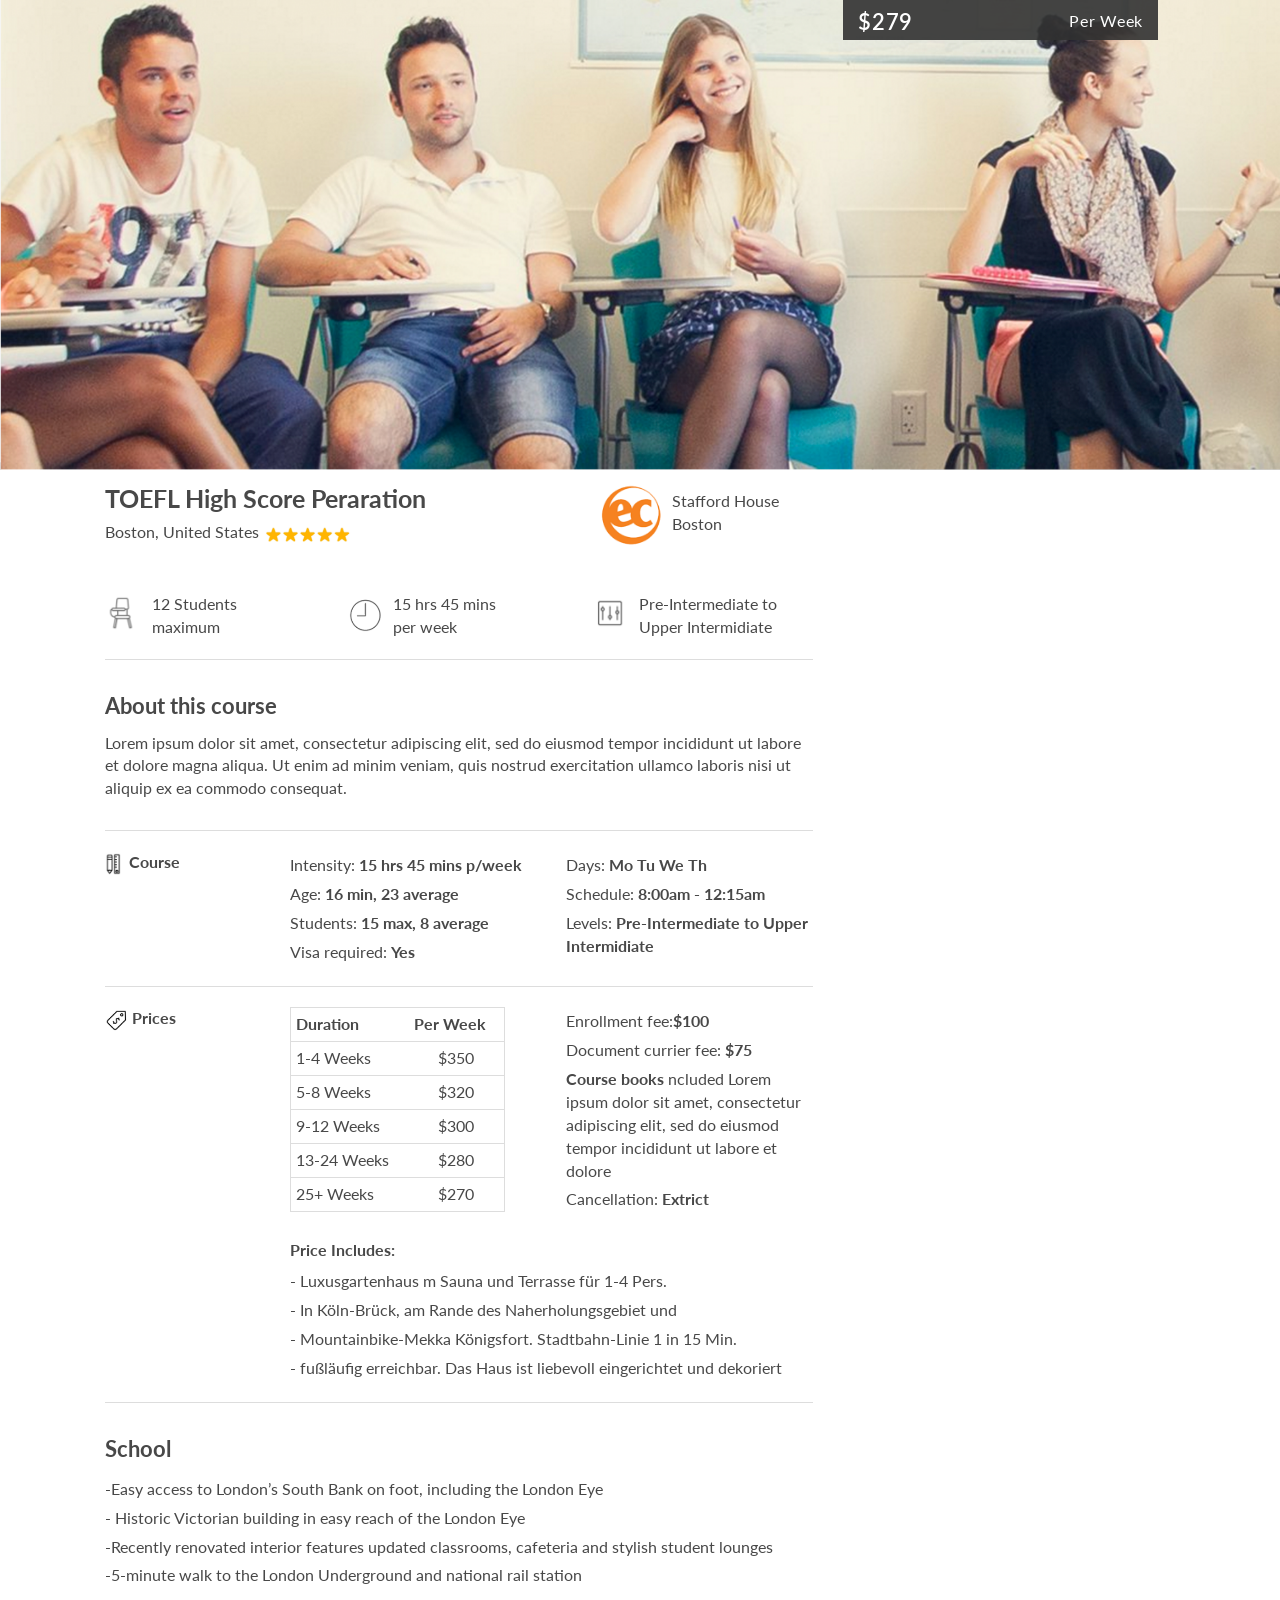
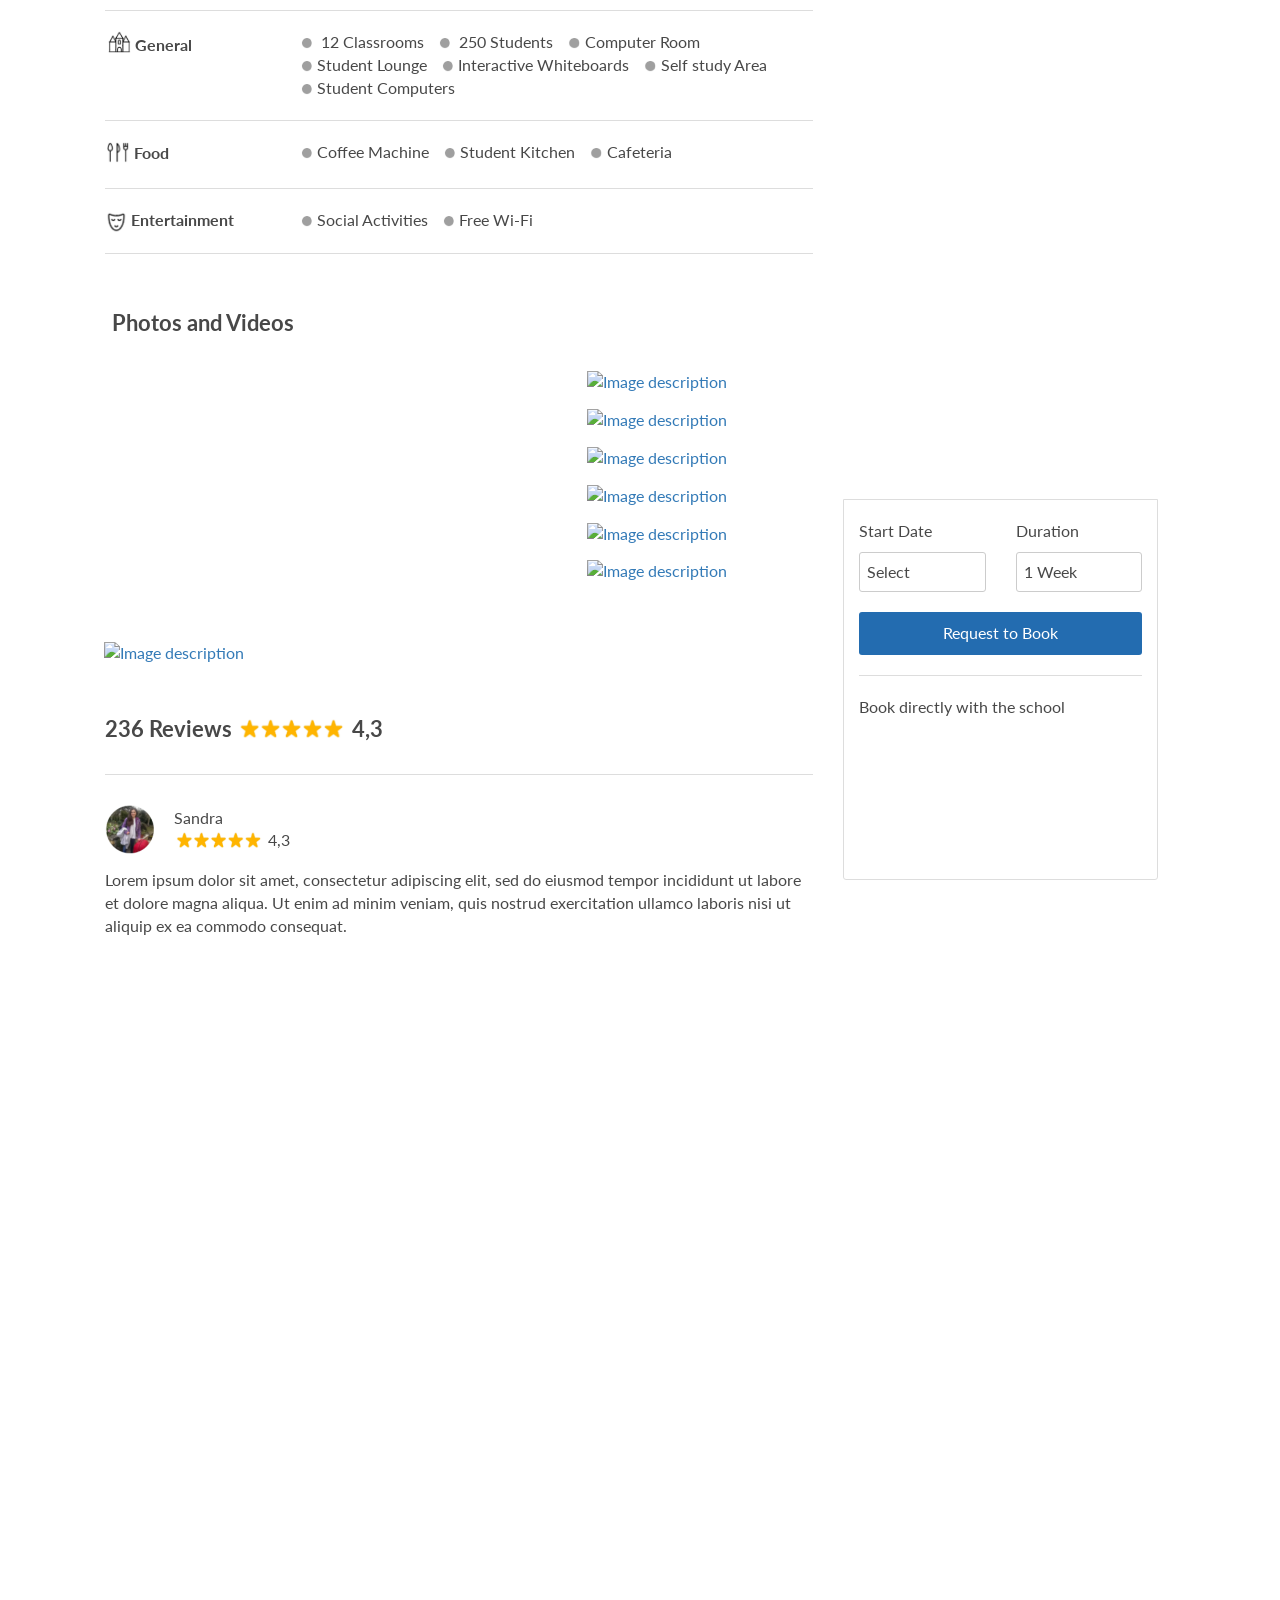
==== commit 6402bd92: "correcciones" ====
--- a/index.html
+++ b/index.html
@@ -56,13 +56,14 @@
                                 </div>
                             </div>
                         </div>
-                        <hr>
+                        <br><br>
+
                         <div class="row">
                             <!-- ==DOODLES== -->
                             <div class="col-xs-1 doodle text-center">
                                 <img src="media/capacity.png" style="height: 40px">
                             </div>
-                            <div class="col-xs-3 doodle-text">
+                            <div class="col-xs-3 doodle-text doodle1">
                                 <div>12 Students maximum</div>
                             </div>
                             <div class="col-xs-1 doodle">
@@ -81,11 +82,9 @@
                         <hr>
                     </div>
                 </div>
-
                 <!--  ====Book it container ===== -->
                 <div class="col-md-4">
                     <div class="book-menu">
-                        
                         <div class="price-container">
                             <div class="row">
                                 <div class="col-md-12">
@@ -94,358 +93,351 @@
                                 </div>
                             </div>
                         </div>
-                   
-                    <div class="panel book-it" id="book-it">
-                        <div class="row">
-                            <div class="col-xs-6">
-                                <label class="lab"> Start Date</label>
-                                <div class="drop">
-                                    <select>
-                                        <option value="volvo" selected="selected" disabled="disabled">Select</option>
-                                        <option value="volvo">1 Jan 2017</option>
-                                        <option value="saab">7 Jan 2017</option>
-                                        <option value="mercedes">14 Jan 2017</option>
-                                        <option value="audi">21 Jan 2017</option>
-                                    </select>
-                                </div>
-                            </div>
-                            <div class="col-xs-6">
-                                <label class="lab"> Duration</label>
-                                <div class="drop">
-                                    <select>
-                                        <option value="volvo">1 Week</option>
-                                        <option value="saab">2 Weeks</option>
-                                        <option value="mercedes">3 Weeks</option>
-                                        <option value="audi">4 Weeks</option>
-                                    </select>
-                                </div>
-                            </div>
-                        </div>
-                        <div class="row">
-                            <div class="col-md-12">
-                                <button class="primary-btn full-btn">Request to Book</button>
-                            </div>
-                        </div>
-                        <hr>
-                        <div class="row">
-                            <div class="col-md-12">
-                                Book directly with the school
-                                <br>
-                                <br>
-                                <br>
-                                <br>
-                                <br>
-                                <br>
-                                <br>
-                                <br>
+                        <div class="panel book-it" id="book-it">
+                            <div class="row">
+                                <div class="col-xs-6">
+                                    <label class="lab"> Start Date</label>
+                                    <div class="drop">
+                                        <select>
+                                            <option value="volvo" selected="selected" disabled="disabled">Select</option>
+                                            <option value="volvo">1 Jan 2017</option>
+                                            <option value="saab">7 Jan 2017</option>
+                                            <option value="mercedes">14 Jan 2017</option>
+                                            <option value="audi">21 Jan 2017</option>
+                                        </select>
+                                    </div>
+                                </div>
+                                <div class="col-xs-6">
+                                    <label class="lab"> Duration</label>
+                                    <div class="drop">
+                                        <select>
+                                            <option value="volvo">1 Week</option>
+                                            <option value="saab">2 Weeks</option>
+                                            <option value="mercedes">3 Weeks</option>
+                                            <option value="audi">4 Weeks</option>
+                                        </select>
+                                    </div>
+                                </div>
+                            </div>
+                            <div class="row">
+                                <div class="col-md-12">
+                                    <button class="primary-btn full-btn">Request to Book</button>
+                                </div>
+                            </div>
+                            <hr>
+                            <div class="row">
+                                <div class="col-md-12">
+                                    Book directly with the school
+                                    <br>
+                                    <br>
+                                    <br>
+                                    <br>
+                                    <br>
+                                    <br>
+                                    <br>
+                                    <br>
+                                </div>
                             </div>
                         </div>
                     </div>
                 </div>
-            </div>
-            <div class="col-md-8 main-col">
-                <div class="panel">
-                    <div class="row">
-                        <div class="col-md-12">
-                            <h3>About this course</h3> Lorem ipsum dolor sit amet, consectetur adipiscing elit, sed do eiusmod tempor incididunt ut labore et dolore magna aliqua. Ut enim ad minim veniam, quis nostrud exercitation ullamco laboris nisi ut aliquip ex ea commodo consequat.
-                            <!-- <hr> -->
-                            <br>
-                            <br><br>
-                        </div>
-                        <div class="col-md-3">
-                            <img src="media/course.png" style="height: 22px; padding-right: 3px;">
-                            <strong>Course</strong>
-                        </div>
-                        <div class="col-md-9">
-                            <div class="row">
-                                <div class="col-md-6">
-                                    <div class="item">Intensity: <strong> 15 hrs 45 mins p/week </strong></div>
-                                    <div class="item">Age: <strong>16 min, 23 average </strong></div>
-                                    <div class="item">Students: <strong>15 max, 8 average </strong></div>
-                                    <div class="item">Visa required: <strong>Yes </strong></div>
-                                </div>
-                                <div class="col-md-6">
-                                    <div class="item">Days:<strong> Mo Tu We Th </strong></div>
-                                    <div class="item">Schedule:<strong> 8:00am - 12:15am</strong> </div>
-                                    <div class="item">Levels: <strong> Pre-Intermediate to Upper Intermidiate</strong></div>
-                                </div>
-                            </div>
-                        </div>
+                <div class="col-md-8 main-col">
+                    <div class="panel">
+                        <div class="row">
+                            <div class="col-md-12">
+                                <h3>About this course</h3> 
+                                <div class="description">Lorem ipsum dolor sit amet, consectetur adipiscing elit, sed do eiusmod tempor incididunt ut labore et dolore magna aliqua. Ut enim ad minim veniam, quis nostrud exercitation ullamco laboris nisi ut aliquip ex ea commodo consequat.</div>
+                                 <hr>
+                                
+                            </div>
+                            <div class="col-md-3">
+                                <img src="media/course.png" style="height: 22px; padding-right: 3px;">
+                                <strong>Course</strong>
+                            </div>
+                            <div class="col-md-9">
+                                <div class="row">
+                                    <div class="col-md-6">
+                                        <div class="item">Intensity: <strong> 15 hrs 45 mins p/week </strong></div>
+                                        <div class="item">Age: <strong>16 min, 23 average </strong></div>
+                                        <div class="item">Students: <strong>15 max, 8 average </strong></div>
+                                        <div class="item">Visa required: <strong>Yes </strong></div>
+                                    </div>
+                                    <div class="col-md-6">
+                                        <div class="item">Days:<strong> Mo Tu We Th </strong></div>
+                                        <div class="item">Schedule:<strong> 8:00am - 12:15am</strong> </div>
+                                        <div class="item">Levels: <strong> Pre-Intermediate to Upper Intermidiate</strong></div>
+                                    </div>
+                                </div>
+                            </div>
+                        </div>
+                        <hr>
+                        <div class="row">
+                            <div class="col-md-3">
+                              
+                                <img src="media/price.png" style="height: 22px;"> <strong>Prices</strong>
+                            </div>
+                            <div class="col-md-9">
+                                <div class="row">
+                                    <div class="col-md-6">
+                                        <table class="price-table">
+                                            <tr>
+                                                <th>Duration</th>
+                                                <th>Per Week</th>
+                                            </tr>
+                                            <tr>
+                                                <td>1-4 Weeks</td>
+                                                <td>$350</td>
+                                            </tr>
+                                            <tr>
+                                                <td>5-8 Weeks</td>
+                                                <td>$320</td>
+                                            </tr>
+                                            <tr>
+                                                <td>9-12 Weeks</td>
+                                                <td>$300</td>
+                                            </tr>
+                                            <tr>
+                                                <td>13-24 Weeks</td>
+                                                <td>$280</td>
+                                            </tr>
+                                            <tr>
+                                                <td>25+ Weeks</td>
+                                                <td>$270</td>
+                                            </tr>
+                                        </table>
+                                    </div>
+                                    <div class="col-md-6">
+                                        <div class="item">Enrollment fee:<strong>$100</strong></div>
+                                        <div class="item">Document currier fee: <strong>$75</strong></div>
+                                        <div class="item"><strong>Course books </strong> ncluded Lorem ipsum dolor sit amet, consectetur adipiscing elit, sed do eiusmod tempor incididunt ut labore et dolore </div>
+                                        <div class="item">Cancellation: <strong>Extrict</strong></div>
+                                    </div>
+                                </div>
+                            </div>
+                        </div>
+                        <div class="row">
+                            <div class="col-md-9 col-md-offset-3">
+                                <h4>Price Includes:</h4>
+                                <div class="item">- Luxusgartenhaus m Sauna und Terrasse für 1-4 Pers.</div>
+                                <div class="item">- In Köln-Brück, am Rande des Naherholungsgebiet und </div>
+                                <div class="item">- Mountainbike-Mekka Königsfort. Stadtbahn-Linie 1 in 15 Min. </div>
+                                <div class="item">- fußläufig erreichbar. Das Haus ist liebevoll eingerichtet und dekoriert</div>
+                            </div>
+                        </div>
+                        <hr>
                     </div>
-                    
-                    <div class="row">
-                        <div class="col-md-3">
-                        <br>
-                        <br>
-                            <img src="media/price.png" style="height: 22px;"> <strong>Prices</strong>
-                        </div>
-                        <div class="col-md-9">
+                    <!--  ============ School ============= -->
+                    <div class="panel">
+                        <div class="row">
+                            <div class="col-md-12">
+                                <h3>School</h3>
+                                <div class="item">-Easy access to London’s South Bank on foot, including the London Eye </div>
+                                <div class="item">- Historic Victorian building in easy reach of the London Eye</div>
+                                <div class="item">-Recently renovated interior features updated classrooms, cafeteria and stylish student lounges</div>
+                                <div class="item">-5-minute walk to the London Underground and national rail station</div>
+                            </div>
+                        </div>
                         <hr>
-                            <div class="row">
-                                <div class="col-md-6">
-                                    <table class="price-table">
-                                        <tr>
-                                            <th>Duration</th>
-                                            <th>Per Week</th>
-                                        </tr>
-                                        <tr>
-                                            <td>1-4 Weeks</td>
-                                            <td>$350</td>
-                                        </tr>
-                                        <tr>
-                                            <td>5-8 Weeks</td>
-                                            <td>$320</td>
-                                        </tr>
-                                        <tr>
-                                            <td>9-12 Weeks</td>
-                                            <td>$300</td>
-                                        </tr>
-                                        <tr>
-                                            <td>13-24 Weeks</td>
-                                            <td>$280</td>
-                                        </tr>
-                                        <tr>
-                                            <td>25+ Weeks</td>
-                                            <td>$270</td>
-                                        </tr>
-                                    </table>
-                                </div>
-                                <div class="col-md-6">
-                                    <div class="item">Enrollment fee:<strong>$100</strong></div>
-                                    <div class="item">Document currier fee: <strong>$75</strong></div>
-                                    <div class="item"><strong>Course books </strong> ncluded Lorem ipsum dolor sit amet, consectetur adipiscing elit, sed do eiusmod tempor incididunt ut labore et dolore </div>
-                                    <div class="item">Cancellation: <strong>Extrict</strong></div>
-                                </div>
-                            </div>
-                        </div>
-                    </div>
-                    <div class="row">
-                        <div class="col-md-9 col-md-offset-3">
-                            <h4>Price Includes:</h4>
-                            <div class="item">- Luxusgartenhaus m Sauna und Terrasse für 1-4 Pers.</div>
-                            <div class="item">- In Köln-Brück, am Rande des Naherholungsgebiet und </div>
-                            <div class="item">- Mountainbike-Mekka Königsfort. Stadtbahn-Linie 1 in 15 Min. </div>
-                            <div class="item">- fußläufig erreichbar. Das Haus ist liebevoll eingerichtet und dekoriert</div>
-                        </div>
-                    </div>
-                    <hr>
-                </div>
-                <!--  ============ School ============= -->
-                <div class="panel">
-                    <div class="row">
-                        <div class="col-md-12">
-                            <h3>School</h3>
-                            <div class="item">-Easy access to London’s South Bank on foot, including the London Eye </div>
-                            <div class="item">- Historic Victorian building in easy reach of the London Eye</div>
-                            <div class="item">-Recently renovated interior features updated classrooms, cafeteria and stylish student lounges</div>
-                            <div class="item">-5-minute walk to the London Underground and national rail station</div>
-                        </div>
-                    </div>
-                    <hr>
-                    <div class="row">
-                        <div class="col-md-3">
-                            <img src="media/general.png" style="height: 32px; padding-bottom: 10px; padding-right: 2px;"><strong>General</strong>
-                        </div>
-                        <div class="col-md-9">
-                            <img src="media/dot.png" style="height: 20px; padding-left: 10px;"> 12 Classrooms
-                            <img src="media/dot.png" style="height: 20px; padding-left: 10px;"> 250 Students
-                            <img src="media/dot.png" style="height: 20px; padding-left: 10px;">Computer Room
-                            <br>
-                            <img src="media/dot.png" style="height: 20px; padding-left: 10px;">Student Lounge
-                            <img src="media/dot.png" style="height: 20px; padding-left: 10px;">Interactive Whiteboards
-                            <img src="media/dot.png" style="height: 20px; padding-left: 10px;">Self study Area
-                            <br>
-                            <img src="media/dot.png" style="height: 20px; padding-left: 10px;">Student Computers
+                        <div class="row">
+                            <div class="col-md-3">
+                                <img src="media/general.png" style="height: 32px; padding-bottom: 10px; padding-right: 2px;"><strong>General</strong>
+                            </div>
+                            <div class="col-md-9">
+                                <img src="media/dot.png" style="height: 20px; padding-left: 10px;"> 12 Classrooms
+                                <img src="media/dot.png" style="height: 20px; padding-left: 10px;"> 250 Students
+                                <img src="media/dot.png" style="height: 20px; padding-left: 10px;">Computer Room
+                                <br>
+                                <img src="media/dot.png" style="height: 20px; padding-left: 10px;">Student Lounge
+                                <img src="media/dot.png" style="height: 20px; padding-left: 10px;">Interactive Whiteboards
+                                <img src="media/dot.png" style="height: 20px; padding-left: 10px;">Self study Area
+                                <br>
+                                <img src="media/dot.png" style="height: 20px; padding-left: 10px;">Student Computers
+                            </div>
+                        </div>
                         <hr>
-                        </div>
-
-                    </div>
-                    
-                    <div class="row">
-                        <div class="col-md-3">
-                            <img src="media/food.png" style="height: 27px; padding-bottom: 5px; padding-right: 3px;"><strong>Food</strong>
-                        </div>
-                        <div class="col-md-9">
-                            <img src="media/dot.png" style="height: 20px; padding-left: 10px;">Coffee Machine
-                            <img src="media/dot.png" style="height: 20px; padding-left: 10px;">Student Kitchen
-                            <img src="media/dot.png" style="height: 20px; padding-left: 10px;">Cafeteria
-                          <hr>
-                        </div>
-                    </div>
-                   
-                    <div class="row">
-                        <div class="col-md-3">
-                            <img src="media/entertainment.png" style="height: 22px; padding-right: 3px;"><strong>Entertainment</strong>
-                        </div>
-                        <div class="col-md-9">
-                            <img src="media/dot.png" style="height: 20px; padding-left: 10px;">Social Activities
-                            <img src="media/dot.png" style="height: 20px; padding-left: 10px;">Free Wi-Fi
-                        </div>
+                        <div class="row">
+                            <div class="col-md-3">
+                                <img src="media/food.png" style="height: 27px; padding-bottom: 5px; padding-right: 3px;"><strong>Food</strong>
+                            </div>
+                            <div class="col-md-9">
+                                <img src="media/dot.png" style="height: 20px; padding-left: 10px;">Coffee Machine
+                                <img src="media/dot.png" style="height: 20px; padding-left: 10px;">Student Kitchen
+                                <img src="media/dot.png" style="height: 20px; padding-left: 10px;">Cafeteria
+                            </div>
+                           
+                        </div>
+                         <hr>
+                        <div class="row">
+                            <div class="col-md-3">
+                                <img src="media/entertainment.png" style="height: 22px; padding-right: 3px;"><strong>Entertainment</strong>
+                            </div>
+                            <div class="col-md-9">
+                                <img src="media/dot.png" style="height: 20px; padding-left: 10px;">Social Activities
+                                <img src="media/dot.png" style="height: 20px; padding-left: 10px;">Free Wi-Fi
+                            </div>
+                        </div>
+                        <hr>
                      
                     </div>
-                    <hr>
+                    <!-- ==================PHOTOS AND VIDEOS ======================-->
+                    <div class="panel photos-videos ">
                     <br>
-
-                </div>
-                   
-                <!-- ==================PHOTOS AND VIDEOS ======================-->
-                <div class="panel photos-videos ">
-                    <div class="row">
-                        <div class="col-md-12">
-                            <h3>Photos and Videos</h3>
-                        </div>
-                    </div>
-                    <div class="row">
-                        <div class="col-md-8 video">
-                            <iframe width="466" height="268" src="https://www.youtube.com/embed/g50g6xPpsMk" frameborder="0" allowfullscreen></iframe>
-                        </div>
-                        <div class="my-gallery" itemscope itemtype="http://schema.org/ImageGallery">
-                            <figure class="col-md-4" itemprop="associatedMedia" itemscope itemtype="http://schema.org/ImageObject">
-                                <a href="https://farm3.staticflickr.com/2567/5697107145_a4c2eaa0cd_o.jpg" itemprop="contentUrl" data-size="1024x1024">
-                                    <img class="side-pic" src="https://farm3.staticflickr.com/2567/5697107145_3c27ff3cd1_m.jpg" itemprop="thumbnail" alt="Image description" />
-                                </a>
-                                <figcaption itemprop="caption description">Image caption 1</figcaption>
-                            </figure>
-                            <figure class="col-md-4" itemprop="associatedMedia" itemscope itemtype="http://schema.org/ImageObject">
-                                <a href="https://farm2.staticflickr.com/1043/5186867718_06b2e9e551_b.jpg" itemprop="contentUrl" data-size="964x1024">
-                                    <img class="side-pic" src="https://farm2.staticflickr.com/1043/5186867718_06b2e9e551_m.jpg" itemprop="thumbnail" alt="Image description" />
-                                </a>
-                                <figcaption itemprop="caption description">Image caption 2</figcaption>
-                            </figure>
-                            <figure class="col-md-4" itemprop="associatedMedia" itemscope itemtype="http://schema.org/ImageObject">
-                                <a href="https://farm7.staticflickr.com/6175/6176698785_7dee72237e_b.jpg" itemprop="contentUrl" data-size="1024x683">
-                                    <img src="https://farm7.staticflickr.com/6175/6176698785_7dee72237e_m.jpg" itemprop="thumbnail" alt="Image description" />
-                                </a>
-                                <figcaption itemprop="caption description">Image caption 3</figcaption>
-                            </figure>
-                            <figure class="col-md-4" itemprop="associatedMedia" itemscope itemtype="http://schema.org/ImageObject">
-                                <a href="https://farm6.staticflickr.com/5023/5578283926_822e5e5791_b.jpg" itemprop="contentUrl" data-size="1024x768">
-                                    <img src="https://farm6.staticflickr.com/5023/5578283926_822e5e5791_m.jpg" itemprop="thumbnail" alt="Image description" />
-                                </a>
-                                <figcaption itemprop="caption description">Image caption 4</figcaption>
-                            </figure>
-                            <figure class="col-md-4" itemprop="associatedMedia" itemscope itemtype="http://schema.org/ImageObject">
-                                <a href="https://farm6.staticflickr.com/5023/5578283926_822e5e5791_b.jpg" itemprop="contentUrl" data-size="1024x768">
-                                    <img src="https://farm6.staticflickr.com/5023/5578283926_822e5e5791_m.jpg" itemprop="thumbnail" alt="Image description" />
-                                </a>
-                                <figcaption itemprop="caption description">Image caption 4</figcaption>
-                            </figure>
-                            <figure class="col-md-4" itemprop="associatedMedia" itemscope itemtype="http://schema.org/ImageObject">
-                                <a href="https://farm6.staticflickr.com/5023/5578283926_822e5e5791_b.jpg" itemprop="contentUrl" data-size="1024x768">
-                                    <img src="https://farm6.staticflickr.com/5023/5578283926_822e5e5791_m.jpg" itemprop="thumbnail" alt="Image description" />
-                                </a>
-                                <figcaption itemprop="caption description">Image caption 4</figcaption>
-                            </figure>
-                            <figure class="col-md-8" itemprop="associatedMedia" itemscope itemtype="http://schema.org/ImageObject">
-                                <a href="https://farm6.staticflickr.com/5023/5578283926_822e5e5791_b.jpg" itemprop="contentUrl" data-size="1024x768">
-                                    <img src="https://farm6.staticflickr.com/5023/5578283926_822e5e5791_m.jpg" itemprop="thumbnail" alt="Image description" />
-                                </a>
-                                <figcaption itemprop="caption description">Image caption 4</figcaption>
-                            </figure>
-                        </div>
-                    </div>
-                    <!-- Root element of PhotoSwipe. Must have class pswp. -->
-                    <div class="pswp" tabindex="-1" role="dialog" aria-hidden="true">
-                        <!-- Background of PhotoSwipe. 
+                        <div class="row">
+                            <div class="col-md-12">
+                                <h3>Photos and Videos</h3>
+                            </div>
+                        </div>
+                        <div class="row">
+                            <div class="col-md-8 video">
+                                <iframe width="466" height="268" src="https://www.youtube.com/embed/g50g6xPpsMk" frameborder="0" allowfullscreen></iframe>
+                            </div>
+                            <div class="my-gallery" itemscope itemtype="http://schema.org/ImageGallery">
+                                <figure class="col-md-4" itemprop="associatedMedia" itemscope itemtype="http://schema.org/ImageObject">
+                                    <a href="https://farm3.staticflickr.com/2567/5697107145_a4c2eaa0cd_o.jpg" itemprop="contentUrl" data-size="1024x1024">
+                                        <img class="side-pic" src="https://farm3.staticflickr.com/2567/5697107145_3c27ff3cd1_m.jpg" itemprop="thumbnail" alt="Image description" />
+                                    </a>
+                                    <figcaption itemprop="caption description">Image caption 1</figcaption>
+                                </figure>
+                                <figure class="col-md-4" itemprop="associatedMedia" itemscope itemtype="http://schema.org/ImageObject">
+                                    <a href="https://farm2.staticflickr.com/1043/5186867718_06b2e9e551_b.jpg" itemprop="contentUrl" data-size="964x1024">
+                                        <img class="side-pic" src="https://farm2.staticflickr.com/1043/5186867718_06b2e9e551_m.jpg" itemprop="thumbnail" alt="Image description" />
+                                    </a>
+                                    <figcaption itemprop="caption description">Image caption 2</figcaption>
+                                </figure>
+                                <figure class="col-md-4" itemprop="associatedMedia" itemscope itemtype="http://schema.org/ImageObject">
+                                    <a href="https://farm7.staticflickr.com/6175/6176698785_7dee72237e_b.jpg" itemprop="contentUrl" data-size="1024x683">
+                                        <img src="https://farm7.staticflickr.com/6175/6176698785_7dee72237e_m.jpg" itemprop="thumbnail" alt="Image description" />
+                                    </a>
+                                    <figcaption itemprop="caption description">Image caption 3</figcaption>
+                                </figure>
+                                <figure class="col-md-4" itemprop="associatedMedia" itemscope itemtype="http://schema.org/ImageObject">
+                                    <a href="https://farm6.staticflickr.com/5023/5578283926_822e5e5791_b.jpg" itemprop="contentUrl" data-size="1024x768">
+                                        <img src="https://farm6.staticflickr.com/5023/5578283926_822e5e5791_m.jpg" itemprop="thumbnail" alt="Image description" />
+                                    </a>
+                                    <figcaption itemprop="caption description">Image caption 4</figcaption>
+                                </figure>
+                                <figure class="col-md-4" itemprop="associatedMedia" itemscope itemtype="http://schema.org/ImageObject">
+                                    <a href="https://farm6.staticflickr.com/5023/5578283926_822e5e5791_b.jpg" itemprop="contentUrl" data-size="1024x768">
+                                        <img src="https://farm6.staticflickr.com/5023/5578283926_822e5e5791_m.jpg" itemprop="thumbnail" alt="Image description" />
+                                    </a>
+                                    <figcaption itemprop="caption description">Image caption 4</figcaption>
+                                </figure>
+                                <figure class="col-md-4" itemprop="associatedMedia" itemscope itemtype="http://schema.org/ImageObject">
+                                    <a href="https://farm6.staticflickr.com/5023/5578283926_822e5e5791_b.jpg" itemprop="contentUrl" data-size="1024x768">
+                                        <img src="https://farm6.staticflickr.com/5023/5578283926_822e5e5791_m.jpg" itemprop="thumbnail" alt="Image description" />
+                                    </a>
+                                    <figcaption itemprop="caption description">Image caption 4</figcaption>
+                                </figure>
+                                <figure class="col-md-8" itemprop="associatedMedia" itemscope itemtype="http://schema.org/ImageObject">
+                                    <a href="https://farm6.staticflickr.com/5023/5578283926_822e5e5791_b.jpg" itemprop="contentUrl" data-size="1024x768">
+                                        <img src="https://farm6.staticflickr.com/5023/5578283926_822e5e5791_m.jpg" itemprop="thumbnail" alt="Image description" />
+                                    </a>
+                                    <figcaption itemprop="caption description">Image caption 4</figcaption>
+                                </figure>
+                            </div>
+                        </div>
+                        <!-- Root element of PhotoSwipe. Must have class pswp. -->
+                        <div class="pswp" tabindex="-1" role="dialog" aria-hidden="true">
+                            <!-- Background of PhotoSwipe. 
                              It's a separate element, as animating opacity is faster than rgba(). -->
-                        <div class="pswp__bg"></div>
-                        <!-- Slides wrapper with overflow:hidden. -->
-                        <div class="pswp__scroll-wrap">
-                            <!-- Container that holds slides. PhotoSwipe keeps only 3 slides in DOM to save memory. -->
-                            <!-- don't modify these 3 pswp__item elements, data is added later on. -->
-                            <div class="pswp__container">
-                                <div class="pswp__item"></div>
-                                <div class="pswp__item"></div>
-                                <div class="pswp__item"></div>
-                            </div>
-                            <!-- Default (PhotoSwipeUI_Default) interface on top of sliding area. Can be changed. -->
-                            <div class="pswp__ui pswp__ui--hidden">
-                                <div class="pswp__top-bar">
-                                    <!--  Controls are self-explanatory. Order can be changed. -->
-                                    <div class="pswp__counter"></div>
-                                    <button class="pswp__button pswp__button--close" title="Close (Esc)"></button>
-                                    <button class="pswp__button pswp__button--share" title="Share"></button>
-                                    <button class="pswp__button pswp__button--fs" title="Toggle fullscreen"></button>
-                                    <button class="pswp__button pswp__button--zoom" title="Zoom in/out"></button>
-                                    <!-- Preloader demo http://codepen.io/dimsemenov/pen/yyBWoR -->
-                                    <!-- element will get class pswp__preloader--active when preloader is running -->
-                                    <div class="pswp__preloader">
-                                        <div class="pswp__preloader__icn">
-                                            <div class="pswp__preloader__cut">
-                                                <div class="pswp__preloader__donut"></div>
+                            <div class="pswp__bg"></div>
+                            <!-- Slides wrapper with overflow:hidden. -->
+                            <div class="pswp__scroll-wrap">
+                                <!-- Container that holds slides. PhotoSwipe keeps only 3 slides in DOM to save memory. -->
+                                <!-- don't modify these 3 pswp__item elements, data is added later on. -->
+                                <div class="pswp__container">
+                                    <div class="pswp__item"></div>
+                                    <div class="pswp__item"></div>
+                                    <div class="pswp__item"></div>
+                                </div>
+                                <!-- Default (PhotoSwipeUI_Default) interface on top of sliding area. Can be changed. -->
+                                <div class="pswp__ui pswp__ui--hidden">
+                                    <div class="pswp__top-bar">
+                                        <!--  Controls are self-explanatory. Order can be changed. -->
+                                        <div class="pswp__counter"></div>
+                                        <button class="pswp__button pswp__button--close" title="Close (Esc)"></button>
+                                        <button class="pswp__button pswp__button--share" title="Share"></button>
+                                        <button class="pswp__button pswp__button--fs" title="Toggle fullscreen"></button>
+                                        <button class="pswp__button pswp__button--zoom" title="Zoom in/out"></button>
+                                        <!-- Preloader demo http://codepen.io/dimsemenov/pen/yyBWoR -->
+                                        <!-- element will get class pswp__preloader--active when preloader is running -->
+                                        <div class="pswp__preloader">
+                                            <div class="pswp__preloader__icn">
+                                                <div class="pswp__preloader__cut">
+                                                    <div class="pswp__preloader__donut"></div>
+                                                </div>
                                             </div>
                                         </div>
                                     </div>
-                                </div>
-                                <div class="pswp__share-modal pswp__share-modal--hidden pswp__single-tap">
-                                    <div class="pswp__share-tooltip"></div>
-                                </div>
-                                <button class="pswp__button pswp__button--arrow--left" title="Previous (arrow left)">
-                                </button>
-                                <button class="pswp__button pswp__button--arrow--right" title="Next (arrow right)">
-                                </button>
-                                <div class="pswp__caption">
-                                    <div class="pswp__caption__center"></div>
-                                </div>
+                                    <div class="pswp__share-modal pswp__share-modal--hidden pswp__single-tap">
+                                        <div class="pswp__share-tooltip"></div>
+                                    </div>
+                                    <button class="pswp__button pswp__button--arrow--left" title="Previous (arrow left)">
+                                    </button>
+                                    <button class="pswp__button pswp__button--arrow--right" title="Next (arrow right)">
+                                    </button>
+                                    <div class="pswp__caption">
+                                        <div class="pswp__caption__center"></div>
+                                    </div>
+                                </div>
+                            </div>
+                        </div>
+                    </div>
+                    <br>
+                    <!-- ============END ... PHOTOS AND VIDEOS ========-->
+                    <!--  ============ REVIEWS ============= -->
+                    <div class="panel" id="reviews">
+                        <div class="row">
+                            <div class="col-md-12">
+                                <h3>236 Reviews <img src="media/stars.png"  style="width: 110px; padding-bottom: 5px;"> 4,3</h3>
+                            </div>
+                        </div>
+                        <hr>
+                        <div class="row">
+                            <div class="col-md-12 person">
+                                <div class="profile-pic">
+                                    <img src="media/profile.png">
+                                </div>
+                                <div class="name-rating">
+                                    <span>Sandra</span>
+                                    <img src="media/stars.png" style="width: 90px; padding-bottom: 5px;"> 4,3
+                                </div>
+                            </div>
+                            <div class="col-md-12">
+                                Lorem ipsum dolor sit amet, consectetur adipiscing elit, sed do eiusmod tempor incididunt ut labore et dolore magna aliqua. Ut enim ad minim veniam, quis nostrud exercitation ullamco laboris nisi ut aliquip ex ea commodo consequat.
                             </div>
                         </div>
                     </div>
                 </div>
                 <br>
-                <!-- ============END ... PHOTOS AND VIDEOS ========-->
-                <!--  ============ REVIEWS ============= -->
-                <div class="panel" id="reviews">
-                    <div class="row">
-                        <div class="col-md-12">
-                            <h3>236 Reviews <img src="media/stars.png"  style="width: 110px; padding-bottom: 5px;"> 4,3</h3>
-                        </div>
-                    </div>
-                    <hr>
-                    <div class="row">
-                        <div class="col-md-12 person">
-                            <div class="profile-pic">
-                                <img src="media/profile.png">
-                            </div>
-                            <div class="name-rating">
-                                <span>Sandra</span>
-                                <img src="media/stars.png" style="width: 90px; padding-bottom: 5px;"> 4,3
-                            </div>
-                        </div>
-                        <div class="col-md-12">
-                            Lorem ipsum dolor sit amet, consectetur adipiscing elit, sed do eiusmod tempor incididunt ut labore et dolore magna aliqua. Ut enim ad minim veniam, quis nostrud exercitation ullamco laboris nisi ut aliquip ex ea commodo consequat.
-                        </div>
-                    </div>
-                </div>
+                <br>
+                <br>
+                <br>
+                <br>
+                <br>
+                <br>
+                <br>
+                <br>
+                <br>
             </div>
-            <br>
-            <br>
-            <br>
-            <br>
-            <br>
-            <br>
-            <br>
-            <br>
-            <br>
-            <br>
+            <div id="map"></div>
         </div>
-        <div id="map"></div>
-    </div>
 </body>
-    <script src="https://ajax.googleapis.com/ajax/libs/jquery/2.2.4/jquery.min.js"></script>
+<script src="https://ajax.googleapis.com/ajax/libs/jquery/2.2.4/jquery.min.js"></script>
 <script src="photoswipe/photoswipe.min.js"></script>
 <script src="photoswipe/photoswipe-ui-default.min.js"></script>
 <script type="text/javascript">
 $(document).ready(function() {
     fixmeTop = $('.cover').outerHeight(true) - 42; // get initial position of the element
     fixmeBottom = $('#reviews').offset().top + $('#reviews').outerHeight(true) - $('.book-menu').outerHeight(true) - 54;
-    lastPosition =   fixmeBottom  - $('.cover').outerHeight(true) + 36 ;
-}); 
+    lastPosition = fixmeBottom - $('.cover').outerHeight(true) + 36;
+});
 
 $(window).load(function() {
     fixmeTop = $('.cover').outerHeight(true) - 42; // get initial position of the element
     fixmeBottom = $('#reviews').offset().top + $('#reviews').outerHeight(true) - $('.book-menu').outerHeight(true) - 54;
-    lastPosition =   fixmeBottom  - $('.cover').outerHeight(true) + 36 ;
-}); 
+    lastPosition = fixmeBottom - $('.cover').outerHeight(true) + 36;
+});
 
 $(window).scroll(function() { // assign scroll event listener
     var currentScroll = $(window).scrollTop(); // get current position
@@ -455,7 +447,7 @@
             display: 'inline-block',
             'margin-top': '-41px'
         });
-             $('#program-nav').css({ // scroll to that element or below it
+        $('#program-nav').css({ // scroll to that element or below it
             opacity: '0',
 
         });
@@ -468,12 +460,12 @@
             top: '0',
             'z-index': '2',
         });
-            $('.price-container').css({ // scroll to that element or below it
+        $('.price-container').css({ // scroll to that element or below it
             position: 'relative',
             top: '0',
             'z-index': '3',
         });
-             $('#program-nav').css({ // scroll to that element or below it
+        $('#program-nav').css({ // scroll to that element or below it
             opacity: '1',
 
         });
--- a/css/custom.css
+++ b/css/custom.css
@@ -27,9 +27,8 @@
 	border-radius: 3px; 
 	padding-left: 15px;
 
-	padding-top: 10px;
 	padding-right: 15px;
-	margin-top: 15px;
+/*	margin-top: 15px;*/
 }
 
 .main-col{
@@ -90,9 +89,15 @@
 	padding-left: 0px;
 }
 
+.doodle-text.doodle1{
+	width: 100px;
+	margin-right: 80px;
+}
+
 .time-doodle{
 	padding-right: 55px;
 }
+
 
 /*=======  booking container =========*/
 .book-menu{
@@ -181,6 +186,10 @@
 }
 
 
+.description{
+	padding-bottom: 10px
+}
+
 .price-table tr{
 	border: 1px solid #ddd;
 
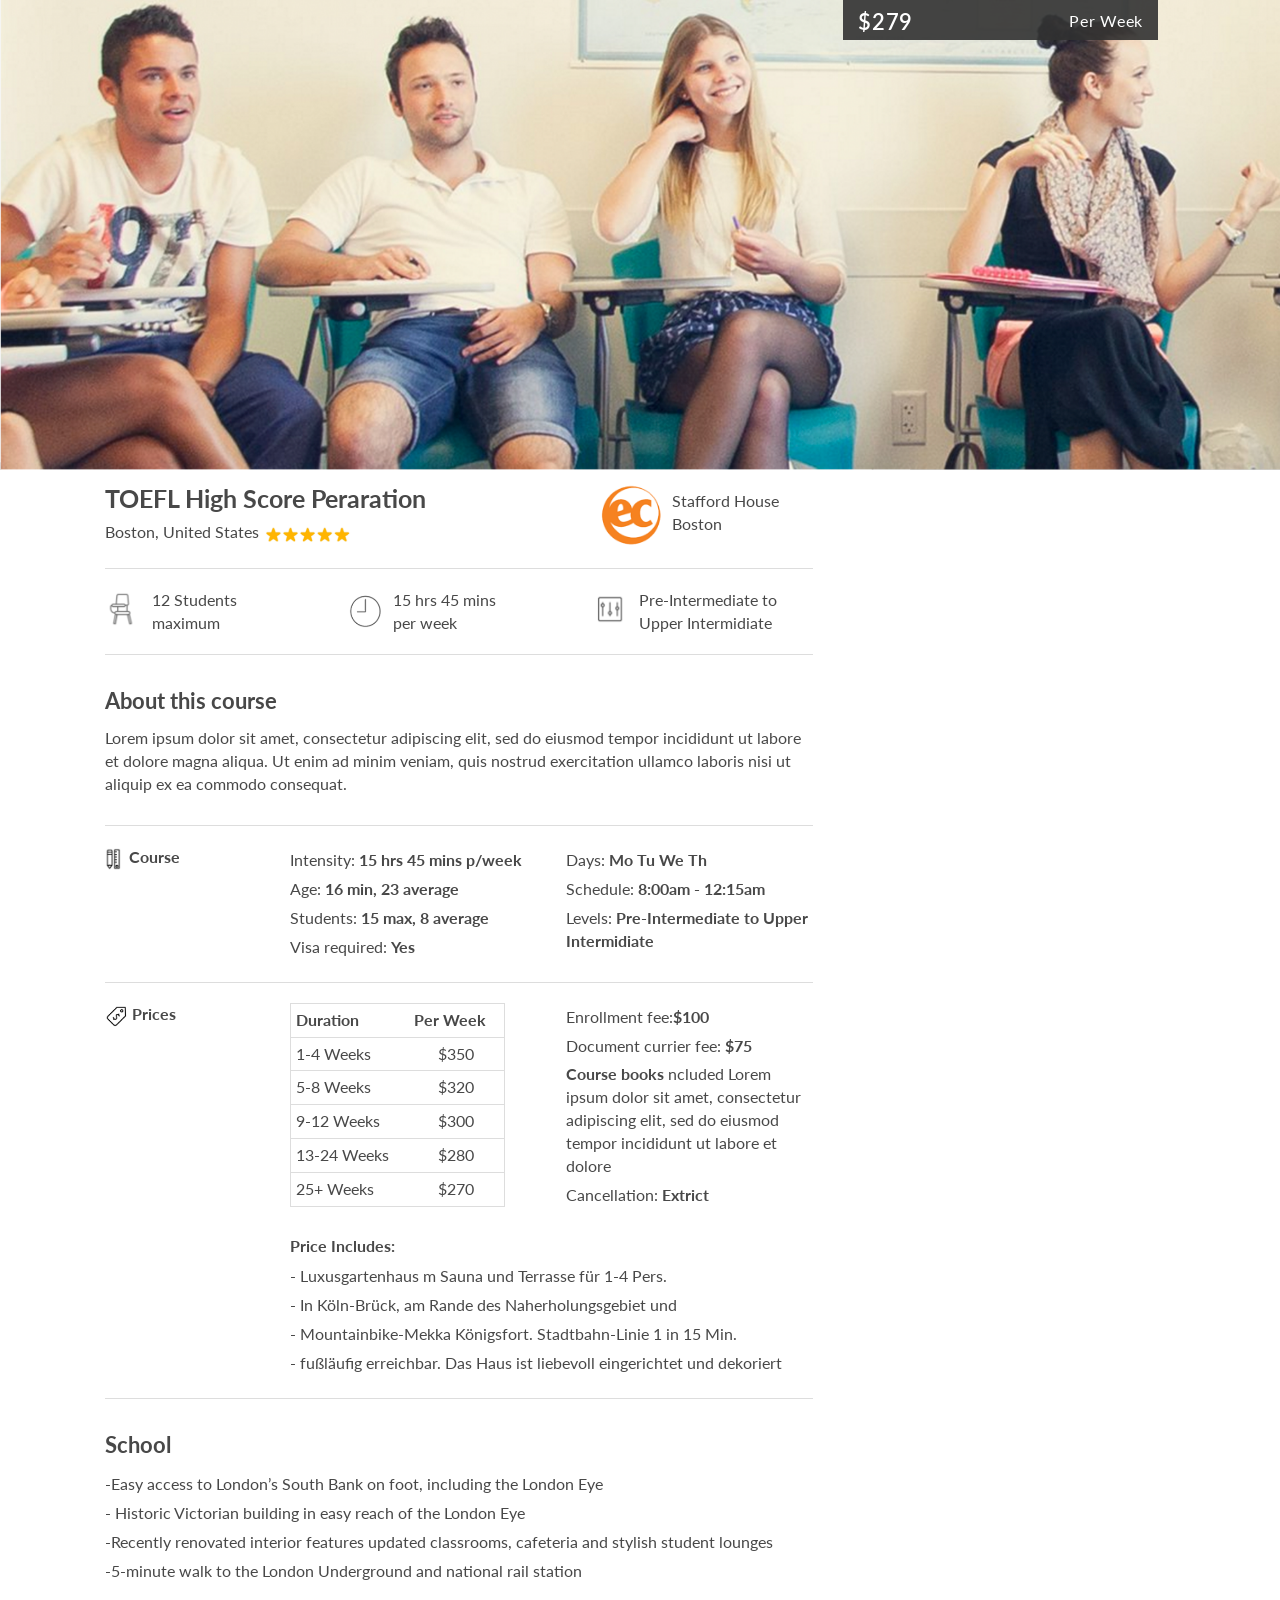
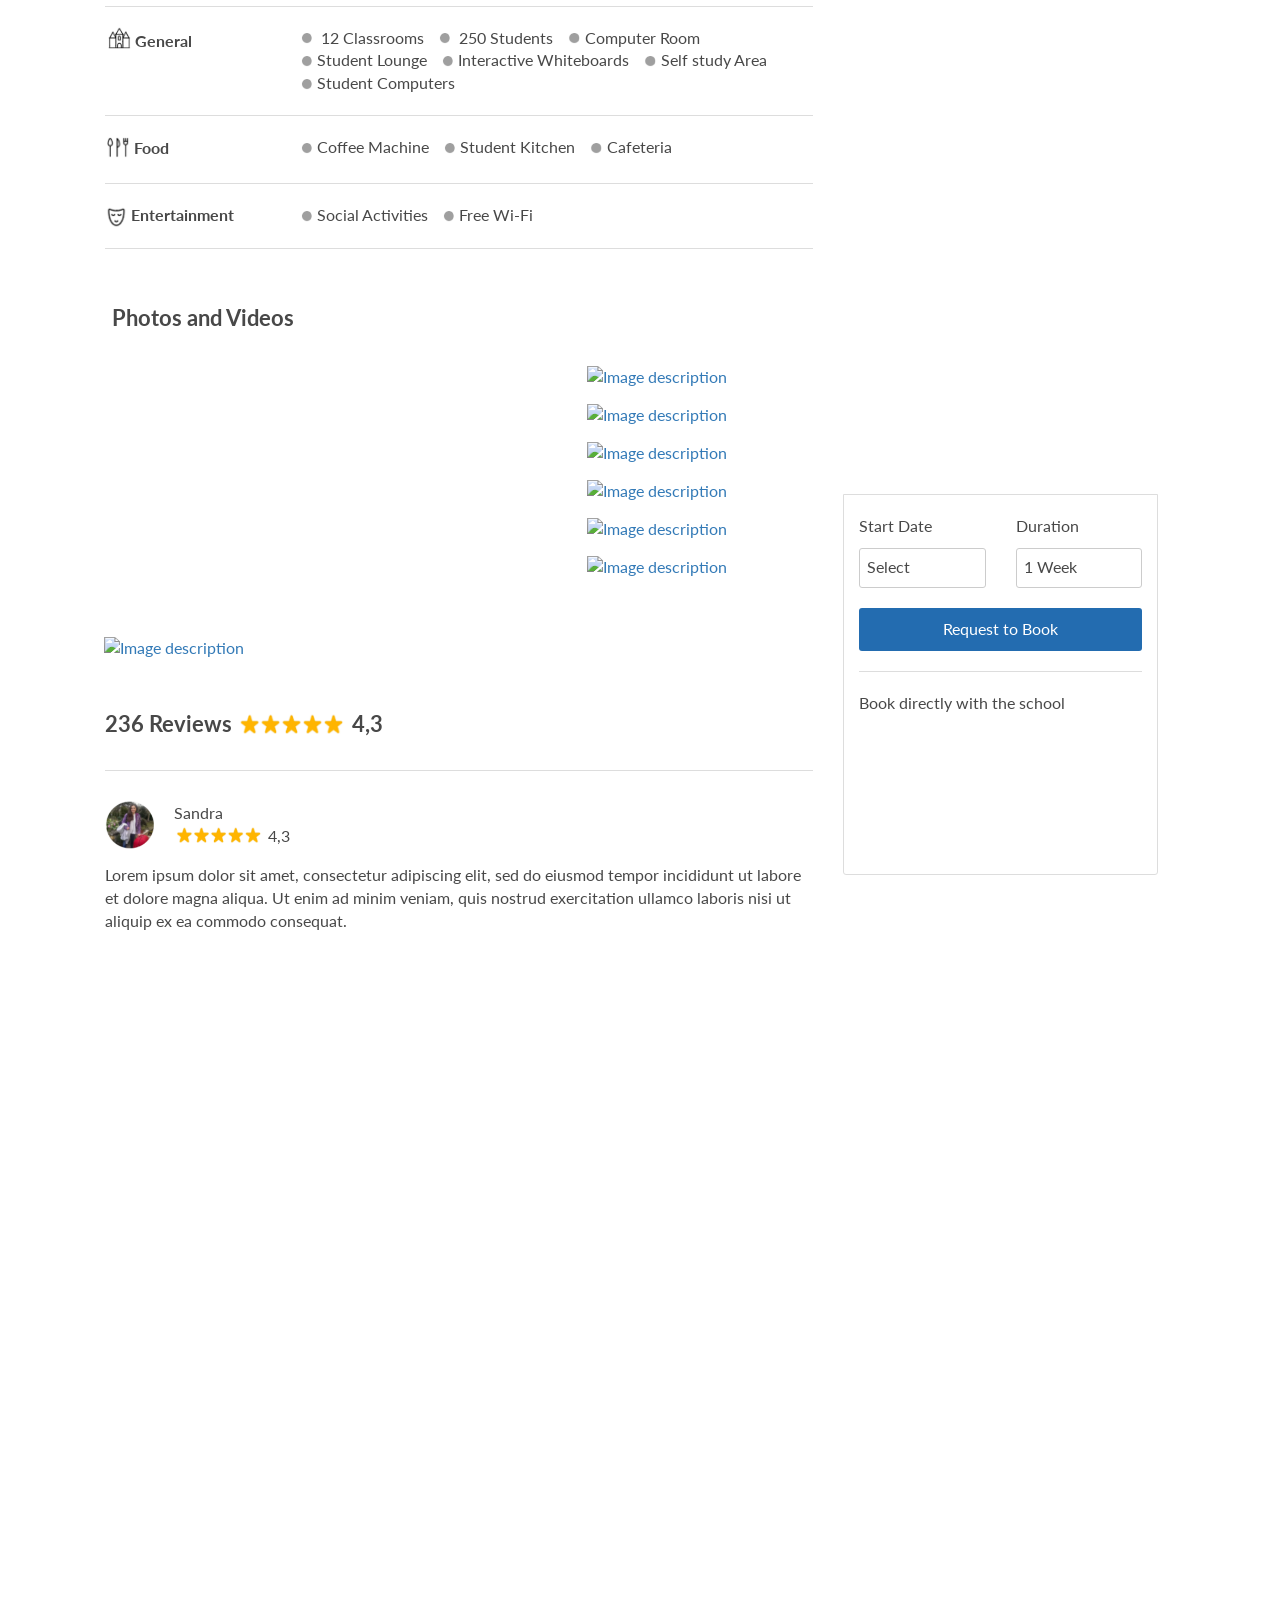
==== commit 7e6e484b: "corecciones" ====
--- a/index.html
+++ b/index.html
@@ -56,7 +56,7 @@
                                 </div>
                             </div>
                         </div>
-                        <br><br>
+                        <hr>
 
                         <div class="row">
                             <!-- ==DOODLES== -->
